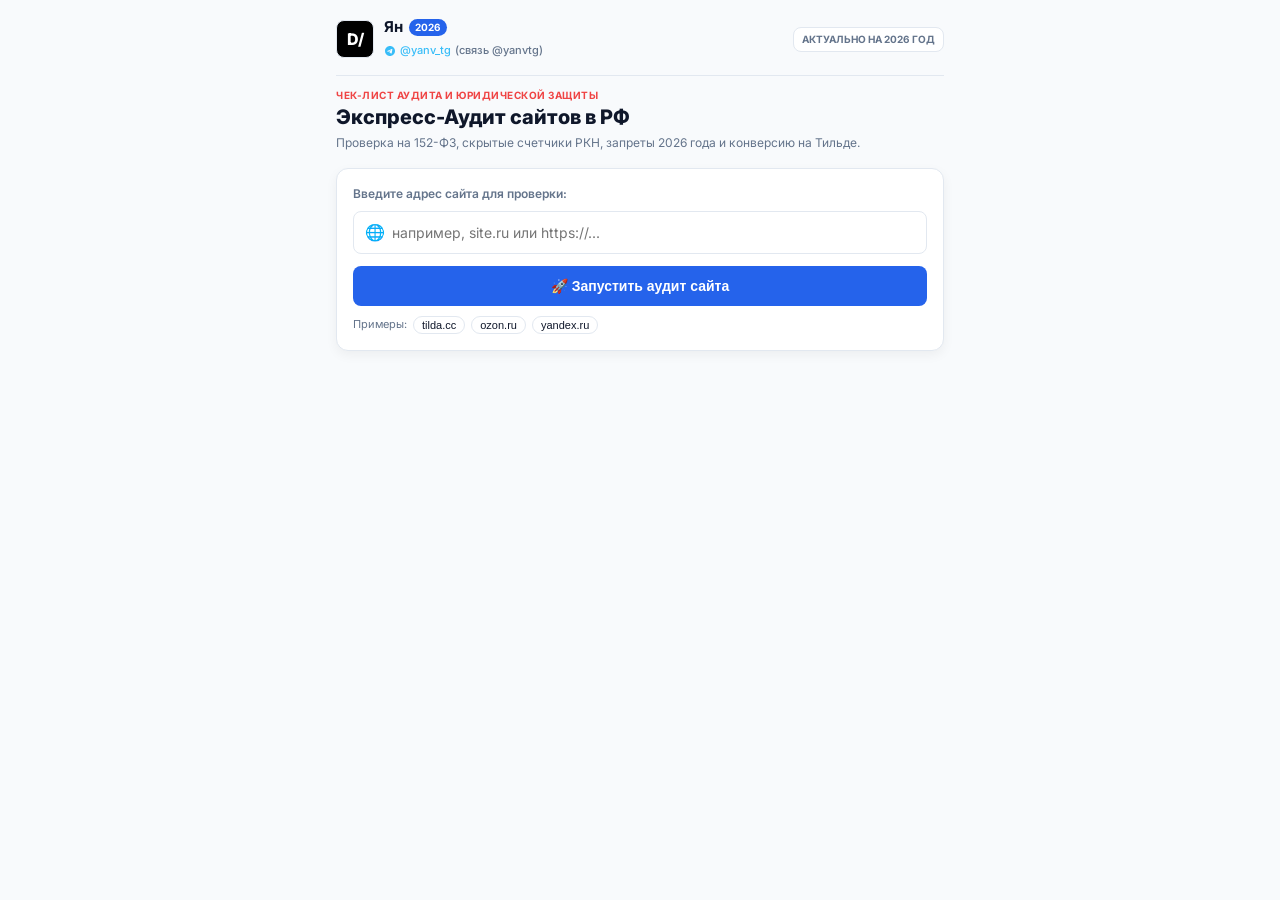
==== frontend/index.html @ 77cfb39a "feat: Telegram Mini App and Bot for 2026 website audit" ====
<!DOCTYPE html>
<html lang="ru">
<head>
  <meta charset="UTF-8" />
  <meta name="viewport" content="width=device-width, initial-scale=1.0, maximum-scale=1.0, user-scalable=no" />
  <title>Экспресс-Аудит сайтов 2026 | @yanv_tg</title>
  <!-- Telegram WebApp SDK -->
  <script src="https://telegram.org/js/telegram-web-app.js"></script>
  <!-- Google Fonts: Inter -->
  <link rel="preconnect" href="https://fonts.googleapis.com">
  <link rel="preconnect" href="https://fonts.gstatic.com" crossorigin>
  <link href="https://fonts.googleapis.com/css2?family=Inter:wght@400;500;600;700;800&display=swap" rel="stylesheet">
  <link rel="stylesheet" href="style.css" />
</head>
<body>
  <div id="app" class="app-container">
    <!-- Header -->
    <header class="app-header">
      <div class="brand-row">
        <div class="brand-left">
          <div class="brand-logo">D/</div>
          <div>
            <div class="brand-name">Ян <span class="badge-accent">2026</span></div>
            <a href="https://t.me/yanv_tg" target="_blank" class="brand-channel">
              <svg width="12" height="12" viewBox="0 0 24 24" fill="currentColor"><path d="M12 2C6.48 2 2 6.48 2 12s4.48 10 10 10 10-4.48 10-10S17.52 2 12 2zm4.64 6.8c-.15 1.58-.8 5.42-1.13 7.19-.14.75-.42 1-.68 1.03-.58.05-1.02-.38-1.58-.75-.88-.58-1.38-.94-2.23-1.5-.99-.65-.35-1.01.22-1.59.15-.15 2.71-2.48 2.76-2.69a.2.2 0 00-.05-.18c-.06-.05-.14-.03-.21-.02-.09.02-1.49.95-4.22 2.79-.4.27-.76.41-1.08.4-.36-.01-1.04-.2-1.55-.37-.63-.2-1.12-.31-1.08-.66.02-.18.27-.36.74-.55 2.92-1.27 4.86-2.11 5.83-2.51 2.78-1.16 3.35-1.36 3.73-1.36.08 0 .27.02.39.12.1.08.13.19.14.27-.01.06.01.24 0 .38z"/></svg>
              @yanv_tg <span>(связь @yanvtg)</span>
            </a>
          </div>
        </div>
        <div class="badge-year">АКТУАЛЬНО НА 2026 ГОД</div>
      </div>
      <div class="header-intro">
        <div class="kicker">ЧЕК-ЛИСТ АУДИТА И ЮРИДИЧЕСКОЙ ЗАЩИТЫ</div>
        <h1 class="main-title">Экспресс-Аудит сайтов в РФ</h1>
        <p class="main-subtitle">Проверка на 152-ФЗ, скрытые счетчики РКН, запреты 2026 года и конверсию на Тильде.</p>
      </div>
    </header>

    <!-- Main Content -->
    <main class="app-main">
      <!-- Input Card -->
      <section id="input-card" class="card input-card">
        <label for="site-url" class="input-label">Введите адрес сайта для проверки:</label>
        <div class="input-wrapper">
          <span class="input-icon">🌐</span>
          <input type="text" id="site-url" placeholder="например, site.ru или https://..." autocomplete="off" />
          <button id="btn-clear" class="btn-clear" style="display: none;">✕</button>
        </div>
        <button id="btn-submit" class="btn btn-primary">
          <span class="btn-text">🚀 Запустить аудит сайта</span>
          <span class="btn-spinner" style="display: none;"></span>
        </button>
        <div class="quick-examples">
          <span>Примеры:</span>
          <button class="quick-chip" data-url="tilda.cc">tilda.cc</button>
          <button class="quick-chip" data-url="ozon.ru">ozon.ru</button>
          <button class="quick-chip" data-url="yandex.ru">yandex.ru</button>
        </div>
      </section>

      <!-- Loading State -->
      <section id="loading-card" class="card loading-card" style="display: none;">
        <div class="spinner-ring"></div>
        <h3 class="loading-title">Идет глубокое сканирование сайта...</h3>
        <p id="loading-domain" class="loading-domain"></p>
        <ul class="loading-steps">
          <li id="step-1" class="step active">📡 Подключение и проверка DNS / SSL...</li>
          <li id="step-2" class="step">⚖️ Проверка 152-ФЗ, форм и чекбоксов...</li>
          <li id="step-3" class="step">🔍 Поиск скрытых Google Analytics и Meta...</li>
          <li id="step-4" class="step">🇷🇺 Проверка русификации и доступности 2026...</li>
          <li id="step-5" class="step">🚀 Аудит первого экрана и конверсии...</li>
        </ul>
      </section>

      <!-- Error State -->
      <section id="error-card" class="card error-card" style="display: none;">
        <div class="error-icon">⚠️</div>
        <h3 class="error-title">Не удалось выполнить проверку</h3>
        <p id="error-message" class="error-message"></p>
        <button id="btn-retry" class="btn btn-secondary">Попробовать снова</button>
      </section>

      <!-- Results View -->
      <section id="results-view" style="display: none;">
        <!-- Top Metrics Overview -->
        <div class="card result-overview-card">
          <div class="site-header-row">
            <div>
              <span id="res-tilda-badge" class="tilda-badge">Tilda CMS</span>
              <h2 id="res-domain" class="res-domain">site.ru</h2>
            </div>
            <div class="site-meta-tags">
              <span id="res-ssl-badge" class="meta-tag">HTTPS</span>
              <span id="res-speed-badge" class="meta-tag">⚡ 280 мс</span>
            </div>
          </div>

          <!-- Readiness Bar -->
          <div class="readiness-box">
            <div class="readiness-header">
              <span class="readiness-title">ГОТОВНОСТЬ К ПРОВЕРКАМ РКН:</span>
              <span id="res-readiness-val" class="readiness-value">0 / 27 (0%)</span>
            </div>
            <div class="progress-track">
              <div id="res-progress-bar" class="progress-fill" style="width: 0%;"></div>
            </div>
          </div>

          <!-- 3 Stat Blocks (Like PDF) -->
          <div class="metrics-grid">
            <div class="metric-card">
              <div class="metric-label">УРОВЕНЬ РИСКА</div>
              <div id="res-risk-level" class="metric-value risk-high">Высокий риск</div>
            </div>
            <div class="metric-card">
              <div class="metric-label">ШТРАФ ЗА ФОРМУ</div>
              <div id="res-fine-form" class="metric-value">до 700 000 ₽</div>
            </div>
            <div class="metric-card">
              <div class="metric-label">ШТРАФ ЗА ЛОКАЛИЗАЦИЮ</div>
              <div id="res-fine-loc" class="metric-value">до 18 000 000 ₽</div>
            </div>
          </div>

          <!-- RKN 2026 Warning Callout -->
          <div class="callout-2026">
            <strong>Реальность 2026 года:</strong> Роскомнадзор внедрил круглосуточное автоматическое сканирование нейросетями. ИИ-боты находят скрытые счетчики Google Analytics, пиксели Meta, отсутствие политики и предустановленные галочки. Дедлайн на устранение — 10 дней.
          </div>

          <!-- Action Buttons -->
          <div class="action-buttons-row">
            <button id="btn-download-pdf" class="btn btn-pdf">
              <span>📥 Скачать PDF-отчет</span>
            </button>
            <button id="btn-copy-summary" class="btn btn-copy">
              <span>📋 Скопировать выжимку</span>
            </button>
            <button id="btn-new-check" class="btn btn-ghost">
              <span>🔄 Другой сайт</span>
            </button>
          </div>
        </div>

        <!-- Navigation Tabs -->
        <div class="tabs-nav">
          <button class="tab-btn active" data-tab="tab-legal">
            ⚖️ Юридический аудит (27 пунктов)
          </button>
          <button class="tab-btn" data-tab="tab-marketing">
            🚀 Продажи и конверсия (<span id="res-marketing-score">0</span>/100)
          </button>
        </div>

        <!-- Tab 1: Legal Audit -->
        <div id="tab-legal" class="tab-content active">
          <!-- Filter chips -->
          <div class="filter-row">
            <button class="filter-chip active" data-filter="all">Все (27)</button>
            <button class="filter-chip chip-failed" data-filter="failed">🔴 Нарушения (<span id="count-failed">0</span>)</button>
            <button class="filter-chip chip-warning" data-filter="warning">🟡 Внимание (<span id="count-warning">0</span>)</button>
            <button class="filter-chip chip-passed" data-filter="passed">🟢 В норме (<span id="count-passed">0</span>)</button>
          </div>

          <!-- Accordion Blocks 1 to 7 -->
          <div id="legal-blocks-container" class="legal-blocks-container">
            <!-- Dynamically populated -->
          </div>
        </div>

        <!-- Tab 2: Marketing Audit -->
        <div id="tab-marketing" class="tab-content">
          <div class="card marketing-overview-card">
            <div class="m-head">
              <h3>Маркетинг и UX: почему сайт теряет клиентов</h3>
              <p>Оценка факторов первого экрана, структуры УТП, точек захвата и мобильного опыта на Tilda.</p>
            </div>
            <div id="marketing-items-container" class="marketing-items-container">
              <!-- Dynamically populated -->
            </div>
          </div>
        </div>

        <!-- Lead Magnet / Footer CTA Card (Author branding) -->
        <div class="card cta-card">
          <div class="cta-badge">ЭКСПРЕСС-АУДИТ И ДОРАБОТКА НА ТИЛЬДЕ</div>
          <h3 class="cta-title">Нужен профессиональный аудит сайта под ключ?</h3>
          <p class="cta-desc">
            Проверим скрытые скрипты, настроим формы по 152-ФЗ, устраним риск блокировок РКН и доработаем конверсию на Тильде.
          </p>
          <div class="cta-buttons">
            <a href="https://t.me/yanv_tg" target="_blank" class="btn btn-channel">
              📢 Подписаться на канал @yanv_tg
            </a>
            <a href="https://t.me/yanvtg" target="_blank" class="btn btn-author">
              💬 Написать автору: @yanvtg
            </a>
          </div>
        </div>
      </section>
    </main>

    <!-- Toast Notification -->
    <div id="toast" class="toast">Отчет скопирован в буфер обмена!</div>
  </div>

  <script src="app.js"></script>
</body>
</html>
---- frontend/style.css ----
/* =========================================================
   Telegram Mini App Theme & Reset
   ========================================================= */
:root {
  --bg-color: var(--tg-theme-bg-color, #0f172a);
  --secondary-bg: var(--tg-theme-secondary-bg-color, #1e293b);
  --card-bg: #1e293b;
  --text-color: var(--tg-theme-text-color, #f8fafc);
  --hint-color: var(--tg-theme-hint-color, #94a3b8);
  --link-color: var(--tg-theme-link-color, #38bdf8);
  --button-color: var(--tg-theme-button-color, #2563eb);
  --button-text-color: var(--tg-theme-button-text-color, #ffffff);

  --accent-red: #ef4444;
  --accent-red-bg: rgba(239, 68, 68, 0.12);
  --accent-yellow: #f59e0b;
  --accent-yellow-bg: rgba(245, 158, 11, 0.12);
  --accent-green: #10b981;
  --accent-green-bg: rgba(16, 185, 129, 0.12);
  --border-color: #334155;
  --radius-sm: 8px;
  --radius-md: 12px;
  --radius-lg: 16px;
}

/* Telegram Light theme override if user is in light mode */
@media (prefers-color-scheme: light) {
  :root {
    --bg-color: var(--tg-theme-bg-color, #f8fafc);
    --secondary-bg: var(--tg-theme-secondary-bg-color, #ffffff);
    --card-bg: #ffffff;
    --text-color: var(--tg-theme-text-color, #0f172a);
    --hint-color: var(--tg-theme-hint-color, #64748b);
    --border-color: #e2e8f0;
  }
}

* {
  box-sizing: border-box;
  margin: 0;
  padding: 0;
  -webkit-tap-highlight-color: transparent;
}

body {
  font-family: 'Inter', -apple-system, BlinkMacSystemFont, 'Segoe UI', Roboto, sans-serif;
  background-color: var(--bg-color);
  color: var(--text-color);
  line-height: 1.5;
  min-height: 100vh;
  padding-bottom: 24px;
}

.app-container {
  max-width: 640px;
  margin: 0 auto;
  padding: 16px;
}

/* =========================================================
   Header & Branding
   ========================================================= */
.app-header {
  margin-bottom: 16px;
}

.brand-row {
  display: flex;
  align-items: center;
  justify-content: space-between;
  margin-bottom: 12px;
  padding-bottom: 12px;
  border-bottom: 1px solid var(--border-color);
}

.brand-left {
  display: flex;
  align-items: center;
  gap: 10px;
}

.brand-logo {
  width: 38px;
  height: 38px;
  background: #000000;
  color: #ffffff;
  font-weight: 800;
  font-size: 16px;
  display: flex;
  align-items: center;
  justify-content: center;
  border-radius: var(--radius-sm);
  border: 1px solid var(--border-color);
}

.brand-name {
  font-weight: 700;
  font-size: 15px;
  display: flex;
  align-items: center;
  gap: 6px;
}

.badge-accent {
  background: var(--button-color);
  color: #fff;
  font-size: 10px;
  padding: 1px 6px;
  border-radius: 999px;
}

.brand-channel {
  display: inline-flex;
  align-items: center;
  gap: 4px;
  color: var(--link-color);
  font-size: 11px;
  text-decoration: none;
  font-weight: 500;
}

.brand-channel span {
  color: var(--hint-color);
}

.badge-year {
  font-size: 10px;
  font-weight: 700;
  background: var(--secondary-bg);
  color: var(--hint-color);
  padding: 4px 8px;
  border-radius: var(--radius-sm);
  border: 1px solid var(--border-color);
}

.header-intro .kicker {
  font-size: 10px;
  font-weight: 700;
  color: var(--accent-red);
  letter-spacing: 0.5px;
  margin-bottom: 2px;
}

.main-title {
  font-size: 20px;
  font-weight: 800;
  line-height: 1.25;
  margin-bottom: 4px;
}

.main-subtitle {
  font-size: 12px;
  color: var(--hint-color);
}

/* =========================================================
   Cards & Layout
   ========================================================= */
.card {
  background: var(--card-bg);
  border: 1px solid var(--border-color);
  border-radius: var(--radius-md);
  padding: 16px;
  margin-bottom: 16px;
  box-shadow: 0 4px 12px rgba(0, 0, 0, 0.05);
}

.input-label {
  display: block;
  font-size: 12px;
  font-weight: 600;
  color: var(--hint-color);
  margin-bottom: 8px;
}

.input-wrapper {
  position: relative;
  display: flex;
  align-items: center;
  margin-bottom: 12px;
}

.input-icon {
  position: absolute;
  left: 12px;
  font-size: 16px;
}

.input-wrapper input {
  width: 100%;
  padding: 12px 36px 12px 38px;
  background: var(--secondary-bg);
  border: 1px solid var(--border-color);
  border-radius: var(--radius-sm);
  color: var(--text-color);
  font-size: 14px;
  font-family: inherit;
  outline: none;
  transition: border-color 0.2s;
}

.input-wrapper input:focus {
  border-color: var(--button-color);
}

.btn-clear {
  position: absolute;
  right: 12px;
  background: none;
  border: none;
  color: var(--hint-color);
  font-size: 14px;
  cursor: pointer;
}

.quick-examples {
  display: flex;
  align-items: center;
  gap: 6px;
  margin-top: 10px;
  font-size: 11px;
  color: var(--hint-color);
  flex-wrap: wrap;
}

.quick-chip {
  background: var(--secondary-bg);
  border: 1px solid var(--border-color);
  color: var(--text-color);
  border-radius: 999px;
  padding: 2px 8px;
  font-size: 11px;
  cursor: pointer;
  transition: all 0.2s;
}

.quick-chip:hover {
  border-color: var(--button-color);
  color: var(--link-color);
}

/* =========================================================
   Buttons
   ========================================================= */
.btn {
  display: inline-flex;
  align-items: center;
  justify-content: center;
  gap: 8px;
  width: 100%;
  padding: 12px 16px;
  font-size: 14px;
  font-weight: 600;
  border-radius: var(--radius-sm);
  border: none;
  cursor: pointer;
  transition: opacity 0.2s, transform 0.1s;
  text-decoration: none;
}

.btn:active {
  transform: scale(0.98);
}

.btn-primary {
  background: var(--button-color);
  color: var(--button-text-color);
}

.btn-secondary {
  background: var(--secondary-bg);
  border: 1px solid var(--border-color);
  color: var(--text-color);
}

.btn-pdf {
  background: #dc2626;
  color: #ffffff;
}

.btn-copy {
  background: #0284c7;
  color: #ffffff;
}

.btn-ghost {
  background: transparent;
  border: 1px solid var(--border-color);
  color: var(--text-color);
}

/* =========================================================
   Loading State
   ========================================================= */
.loading-card {
  text-align: center;
  padding: 28px 16px;
}

.spinner-ring {
  display: inline-block;
  width: 44px;
  height: 44px;
  border: 3px solid rgba(56, 189, 248, 0.2);
  border-radius: 50%;
  border-top-color: var(--link-color);
  animation: spin 0.8s linear infinite;
  margin-bottom: 12px;
}

@keyframes spin {
  to { transform: rotate(360deg); }
}

.loading-title {
  font-size: 15px;
  font-weight: 700;
  margin-bottom: 4px;
}

.loading-domain {
  font-size: 12px;
  color: var(--link-color);
  margin-bottom: 16px;
}

.loading-steps {
  list-style: none;
  text-align: left;
  max-width: 320px;
  margin: 0 auto;
  font-size: 12px;
  color: var(--hint-color);
}

.loading-steps li {
  padding: 4px 0;
  transition: color 0.3s;
}

.loading-steps li.active {
  color: var(--text-color);
  font-weight: 600;
}

.loading-steps li.done {
  color: var(--accent-green);
}

/* =========================================================
   Results View
   ========================================================= */
.site-header-row {
  display: flex;
  justify-content: space-between;
  align-items: flex-start;
  margin-bottom: 12px;
}

.tilda-badge {
  font-size: 9px;
  font-weight: 700;
  background: #ff5252;
  color: #ffffff;
  padding: 2px 6px;
  border-radius: 4px;
  text-transform: uppercase;
  letter-spacing: 0.5px;
}

.res-domain {
  font-size: 18px;
  font-weight: 800;
  margin-top: 2px;
}

.site-meta-tags {
  display: flex;
  gap: 6px;
}

.meta-tag {
  font-size: 10px;
  font-weight: 600;
  background: var(--secondary-bg);
  border: 1px solid var(--border-color);
  padding: 2px 6px;
  border-radius: 4px;
}

/* Readiness Track */
.readiness-box {
  background: var(--secondary-bg);
  border: 1px solid var(--border-color);
  border-radius: var(--radius-sm);
  padding: 10px;
  margin-bottom: 12px;
}

.readiness-header {
  display: flex;
  justify-content: space-between;
  font-size: 11px;
  font-weight: 700;
  margin-bottom: 6px;
}

.readiness-title {
  color: var(--hint-color);
}

.readiness-value {
  color: var(--link-color);
}

.progress-track {
  height: 8px;
  background: var(--border-color);
  border-radius: 999px;
  overflow: hidden;
}

.progress-fill {
  height: 100%;
  background: linear-gradient(90deg, #ef4444 0%, #f59e0b 50%, #10b981 100%);
  border-radius: 999px;
  transition: width 0.8s ease-out;
}

/* 3 Metrics Grid */
.metrics-grid {
  display: grid;
  grid-template-columns: 1fr 1fr 1fr;
  gap: 8px;
  margin-bottom: 12px;
}

.metric-card {
  background: var(--secondary-bg);
  border: 1px solid var(--border-color);
  border-radius: var(--radius-sm);
  padding: 8px;
  text-align: center;
}

.metric-label {
  font-size: 8px;
  font-weight: 700;
  color: var(--hint-color);
  letter-spacing: 0.3px;
  margin-bottom: 4px;
}

.metric-value {
  font-size: 12px;
  font-weight: 800;
  line-height: 1.2;
}

.metric-value.risk-critical { color: var(--accent-red); }
.metric-value.risk-high { color: #f97316; }
.metric-value.risk-medium { color: var(--accent-yellow); }
.metric-value.risk-low { color: var(--accent-green); }

/* Reality Callout */
.callout-2026 {
  background: var(--accent-red-bg);
  border-left: 3px solid var(--accent-red);
  border-radius: 0 var(--radius-sm) var(--radius-sm) 0;
  padding: 8px 10px;
  font-size: 11px;
  line-height: 1.4;
  color: #fca5a5;
  margin-bottom: 14px;
}

.callout-2026 strong {
  color: #ffffff;
}

/* Action Buttons */
.action-buttons-row {
  display: grid;
  grid-template-columns: 1.2fr 1.2fr 0.8fr;
  gap: 8px;
}

@media (max-width: 480px) {
  .action-buttons-row {
    grid-template-columns: 1fr;
  }
}

/* Tabs */
.tabs-nav {
  display: flex;
  gap: 6px;
  margin-bottom: 12px;
}

.tab-btn {
  flex: 1;
  padding: 8px 12px;
  font-size: 12px;
  font-weight: 600;
  border-radius: var(--radius-sm);
  background: var(--secondary-bg);
  border: 1px solid var(--border-color);
  color: var(--hint-color);
  cursor: pointer;
  transition: all 0.2s;
}

.tab-btn.active {
  background: var(--button-color);
  color: #ffffff;
  border-color: var(--button-color);
}

.tab-content {
  display: none;
}

.tab-content.active {
  display: block;
}

/* Filters */
.filter-row {
  display: flex;
  gap: 6px;
  margin-bottom: 12px;
  overflow-x: auto;
  padding-bottom: 4px;
}

.filter-chip {
  padding: 4px 10px;
  font-size: 11px;
  font-weight: 600;
  border-radius: 999px;
  background: var(--secondary-bg);
  border: 1px solid var(--border-color);
  color: var(--hint-color);
  cursor: pointer;
  white-space: nowrap;
}

.filter-chip.active {
  border-color: var(--text-color);
  color: var(--text-color);
}

/* Block Accordions */
.legal-block {
  background: var(--card-bg);
  border: 1px solid var(--border-color);
  border-radius: var(--radius-md);
  margin-bottom: 10px;
  overflow: hidden;
}

.block-header {
  padding: 10px 14px;
  background: var(--secondary-bg);
  display: flex;
  justify-content: space-between;
  align-items: center;
  cursor: pointer;
  user-select: none;
}

.block-title {
  font-size: 12px;
  font-weight: 700;
}

.block-fine-tag {
  font-size: 10px;
  font-weight: 700;
  color: var(--accent-red);
}

.block-items-list {
  padding: 8px 12px;
  display: flex;
  flex-direction: column;
  gap: 8px;
}

/* Item Card */
.audit-item {
  background: var(--secondary-bg);
  border: 1px solid var(--border-color);
  border-radius: var(--radius-sm);
  padding: 10px;
  transition: border-color 0.2s;
}

.audit-item.status-failed {
  border-left: 3px solid var(--accent-red);
}

.audit-item.status-warning {
  border-left: 3px solid var(--accent-yellow);
}

.audit-item.status-passed {
  border-left: 3px solid var(--accent-green);
}

.item-head {
  display: flex;
  justify-content: space-between;
  align-items: flex-start;
  margin-bottom: 4px;
}

.item-title-row {
  display: flex;
  align-items: center;
  gap: 6px;
}

.status-badge {
  font-size: 11px;
}

.item-title {
  font-size: 12px;
  font-weight: 700;
}

.item-law {
  font-size: 9px;
  color: var(--hint-color);
}

.item-details {
  font-size: 11px;
  color: var(--hint-color);
  margin-bottom: 6px;
  line-height: 1.4;
}

.item-fix-box {
  background: rgba(2, 132, 199, 0.08);
  border-radius: 4px;
  padding: 6px 8px;
  font-size: 11px;
  color: #38bdf8;
  line-height: 1.35;
}

.item-fix-box strong {
  color: #7dd3fc;
}

/* Marketing Tab Styles */
.marketing-overview-card .m-head {
  margin-bottom: 12px;
}

.marketing-overview-card .m-head h3 {
  font-size: 14px;
  font-weight: 700;
}

.marketing-overview-card .m-head p {
  font-size: 11px;
  color: var(--hint-color);
}

.marketing-items-container {
  display: flex;
  flex-direction: column;
  gap: 8px;
}

/* Lead Magnet CTA Card */
.cta-card {
  background: linear-gradient(135deg, #1e293b 0%, #0f172a 100%);
  border: 1px solid #3b82f6;
  text-align: center;
  padding: 20px 16px;
  margin-top: 16px;
}

.cta-badge {
  display: inline-block;
  font-size: 9px;
  font-weight: 800;
  color: #38bdf8;
  background: rgba(56, 189, 248, 0.1);
  padding: 3px 8px;
  border-radius: 999px;
  letter-spacing: 0.5px;
  margin-bottom: 8px;
}

.cta-title {
  font-size: 15px;
  font-weight: 800;
  margin-bottom: 6px;
}

.cta-desc {
  font-size: 12px;
  color: var(--hint-color);
  margin-bottom: 16px;
  line-height: 1.4;
}

.cta-buttons {
  display: flex;
  flex-direction: column;
  gap: 8px;
}

.btn-channel {
  background: #2563eb;
  color: #ffffff;
}

.btn-author {
  background: #0284c7;
  color: #ffffff;
}

/* Toast */
.toast {
  position: fixed;
  bottom: 20px;
  left: 50%;
  transform: translateX(-50%) translateY(100px);
  background: #10b981;
  color: #ffffff;
  padding: 10px 16px;
  border-radius: 999px;
  font-size: 12px;
  font-weight: 600;
  box-shadow: 0 4px 12px rgba(0, 0, 0, 0.3);
  transition: transform 0.3s cubic-bezier(0.175, 0.885, 0.32, 1.275);
  z-index: 9999;
}

.toast.show {
  transform: translateX(-50%) translateY(0);
}
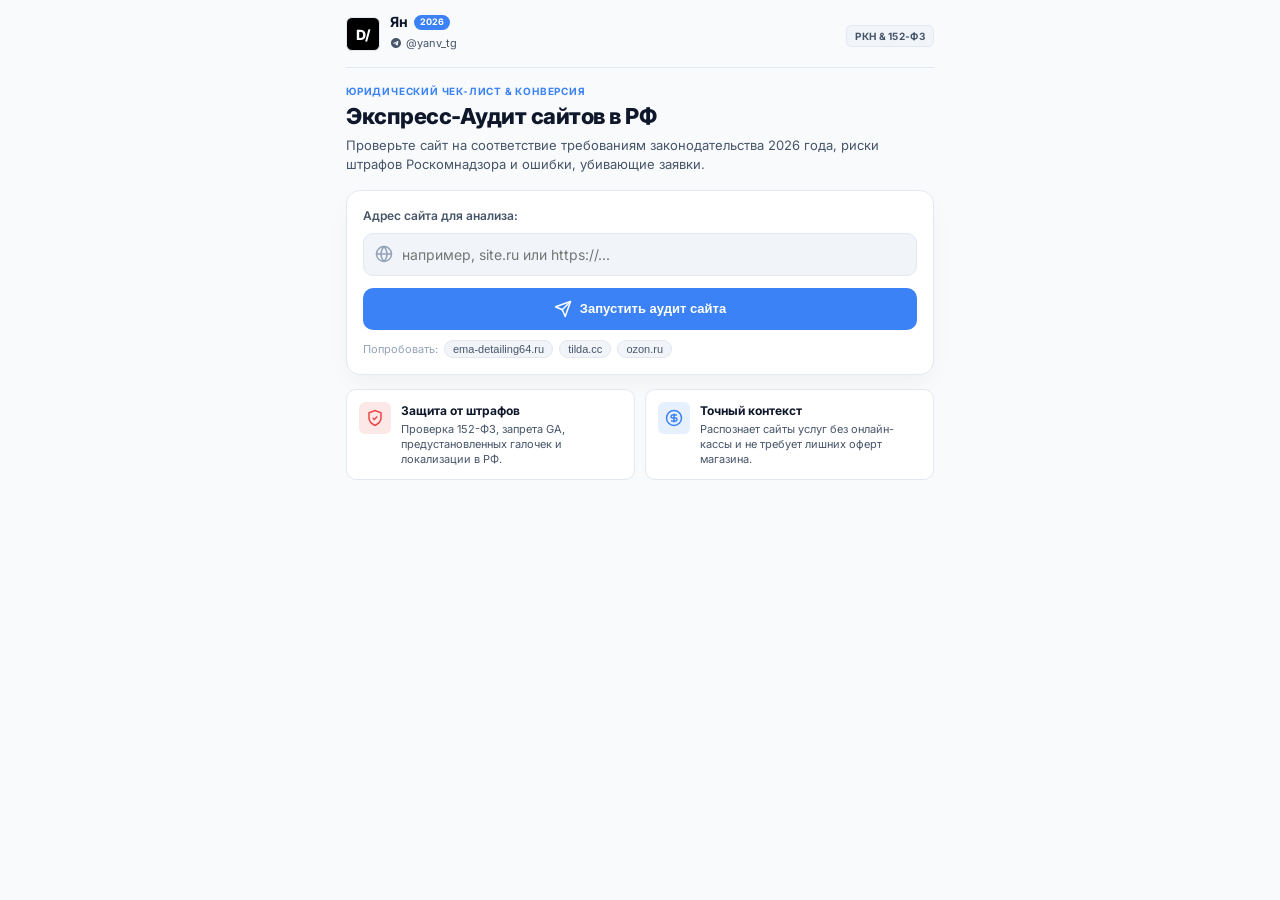
==== commit e47febb2: "feat: executive summary snapshot, SVG vector icons, return home button, and context-aware site class" ====
--- a/frontend/index.html
+++ b/frontend/index.html
@@ -6,7 +6,7 @@
   <title>Экспресс-Аудит сайтов 2026 | @yanv_tg</title>
   <!-- Telegram WebApp SDK -->
   <script src="https://telegram.org/js/telegram-web-app.js"></script>
-  <!-- Google Fonts: Inter -->
+  <!-- Inter font with tight typography -->
   <link rel="preconnect" href="https://fonts.googleapis.com">
   <link rel="preconnect" href="https://fonts.gstatic.com" crossorigin>
   <link href="https://fonts.googleapis.com/css2?family=Inter:wght@400;500;600;700;800&display=swap" rel="stylesheet">
@@ -14,193 +14,243 @@
 </head>
 <body>
   <div id="app" class="app-container">
-    <!-- Header -->
-    <header class="app-header">
-      <div class="brand-row">
-        <div class="brand-left">
-          <div class="brand-logo">D/</div>
-          <div>
-            <div class="brand-name">Ян <span class="badge-accent">2026</span></div>
-            <a href="https://t.me/yanv_tg" target="_blank" class="brand-channel">
+    <!-- Top Bar -->
+    <header class="top-nav">
+      <div class="nav-left">
+        <button id="btn-back-home" class="btn-back" style="display: none;" title="На главный экран">
+          <svg width="18" height="18" viewBox="0 0 24 24" fill="none" stroke="currentColor" stroke-width="2" stroke-linecap="round" stroke-linejoin="round"><path d="m15 18-6-6 6-6"/></svg>
+          <span>На главную</span>
+        </button>
+        <div class="brand-group" id="header-brand">
+          <div class="brand-badge">D/</div>
+          <div class="brand-meta">
+            <div class="brand-name">
+              <span>Ян</span>
+              <span class="pill-year">2026</span>
+            </div>
+            <a href="https://t.me/yanv_tg" target="_blank" class="brand-link">
               <svg width="12" height="12" viewBox="0 0 24 24" fill="currentColor"><path d="M12 2C6.48 2 2 6.48 2 12s4.48 10 10 10 10-4.48 10-10S17.52 2 12 2zm4.64 6.8c-.15 1.58-.8 5.42-1.13 7.19-.14.75-.42 1-.68 1.03-.58.05-1.02-.38-1.58-.75-.88-.58-1.38-.94-2.23-1.5-.99-.65-.35-1.01.22-1.59.15-.15 2.71-2.48 2.76-2.69a.2.2 0 00-.05-.18c-.06-.05-.14-.03-.21-.02-.09.02-1.49.95-4.22 2.79-.4.27-.76.41-1.08.4-.36-.01-1.04-.2-1.55-.37-.63-.2-1.12-.31-1.08-.66.02-.18.27-.36.74-.55 2.92-1.27 4.86-2.11 5.83-2.51 2.78-1.16 3.35-1.36 3.73-1.36.08 0 .27.02.39.12.1.08.13.19.14.27-.01.06.01.24 0 .38z"/></svg>
-              @yanv_tg <span>(связь @yanvtg)</span>
+              <span>@yanv_tg</span>
             </a>
           </div>
         </div>
-        <div class="badge-year">АКТУАЛЬНО НА 2026 ГОД</div>
       </div>
-      <div class="header-intro">
-        <div class="kicker">ЧЕК-ЛИСТ АУДИТА И ЮРИДИЧЕСКОЙ ЗАЩИТЫ</div>
-        <h1 class="main-title">Экспресс-Аудит сайтов в РФ</h1>
-        <p class="main-subtitle">Проверка на 152-ФЗ, скрытые счетчики РКН, запреты 2026 года и конверсию на Тильде.</p>
+      <div class="nav-right">
+        <span class="compliance-tag">РКН & 152-ФЗ</span>
       </div>
     </header>
 
-    <!-- Main Content -->
-    <main class="app-main">
-      <!-- Input Card -->
-      <section id="input-card" class="card input-card">
-        <label for="site-url" class="input-label">Введите адрес сайта для проверки:</label>
-        <div class="input-wrapper">
-          <span class="input-icon">🌐</span>
-          <input type="text" id="site-url" placeholder="например, site.ru или https://..." autocomplete="off" />
-          <button id="btn-clear" class="btn-clear" style="display: none;">✕</button>
-        </div>
-        <button id="btn-submit" class="btn btn-primary">
-          <span class="btn-text">🚀 Запустить аудит сайта</span>
-          <span class="btn-spinner" style="display: none;"></span>
-        </button>
-        <div class="quick-examples">
-          <span>Примеры:</span>
-          <button class="quick-chip" data-url="tilda.cc">tilda.cc</button>
-          <button class="quick-chip" data-url="ozon.ru">ozon.ru</button>
-          <button class="quick-chip" data-url="yandex.ru">yandex.ru</button>
-        </div>
-      </section>
-
-      <!-- Loading State -->
+    <!-- Main Views -->
+    <main class="main-content">
+      <!-- 1. Input Screen -->
+      <section id="input-card" class="view-panel">
+        <div class="hero-intro">
+          <div class="sub-kicker">ЮРИДИЧЕСКИЙ ЧЕК-ЛИСТ & КОНВЕРСИЯ</div>
+          <h1 class="hero-title">Экспресс-Аудит сайтов в РФ</h1>
+          <p class="hero-subtitle">
+            Проверьте сайт на соответствие требованиям законодательства 2026 года, риски штрафов Роскомнадзора и ошибки, убивающие заявки.
+          </p>
+        </div>
+
+        <div class="card search-card">
+          <label for="site-url" class="field-label">Адрес сайта для анализа:</label>
+          <div class="input-field">
+            <svg class="field-icon" width="18" height="18" viewBox="0 0 24 24" fill="none" stroke="currentColor" stroke-width="2" stroke-linecap="round" stroke-linejoin="round"><circle cx="12" cy="12" r="10"/><path d="M12 2a14.5 14.5 0 0 0 0 20 14.5 14.5 0 0 0 0-20"/><path d="M2 12h20"/></svg>
+            <input type="text" id="site-url" placeholder="например, site.ru или https://..." autocomplete="off" />
+            <button id="btn-clear" class="btn-icon-clear" style="display: none;">
+              <svg width="14" height="14" viewBox="0 0 24 24" fill="none" stroke="currentColor" stroke-width="2" stroke-linecap="round" stroke-linejoin="round"><path d="M18 6 6 18"/><path d="m6 6 12 12"/></svg>
+            </button>
+          </div>
+
+          <button id="btn-submit" class="btn btn-primary">
+            <svg width="18" height="18" viewBox="0 0 24 24" fill="none" stroke="currentColor" stroke-width="2" stroke-linecap="round" stroke-linejoin="round"><path d="m22 2-7 20-4-9-9-4Z"/><path d="M22 2 11 13"/></svg>
+            <span>Запустить аудит сайта</span>
+          </button>
+
+          <div class="quick-row">
+            <span class="quick-label">Попробовать:</span>
+            <button class="quick-chip" data-url="ema-detailing64.ru">ema-detailing64.ru</button>
+            <button class="quick-chip" data-url="tilda.cc">tilda.cc</button>
+            <button class="quick-chip" data-url="ozon.ru">ozon.ru</button>
+          </div>
+        </div>
+
+        <!-- Trust Feature Cards -->
+        <div class="features-grid">
+          <div class="feature-item">
+            <div class="feat-icon feat-red">
+              <svg width="18" height="18" viewBox="0 0 24 24" fill="none" stroke="currentColor" stroke-width="2"><path d="M12 22s8-4 8-10V5l-8-3-8 3v7c0 6 8 10 8 10"/><path d="m9 12 2 2 4-4"/></svg>
+            </div>
+            <div>
+              <div class="feat-title">Защита от штрафов</div>
+              <div class="feat-desc">Проверка 152-ФЗ, запрета GA, предустановленных галочек и локализации в РФ.</div>
+            </div>
+          </div>
+          <div class="feature-item">
+            <div class="feat-icon feat-blue">
+              <svg width="18" height="18" viewBox="0 0 24 24" fill="none" stroke="currentColor" stroke-width="2"><circle cx="12" cy="12" r="10"/><path d="M16 8h-6a2 2 0 1 0 0 4h4a2 2 0 1 1 0 4H8"/><path d="M12 18V6"/></svg>
+            </div>
+            <div>
+              <div class="feat-title">Точный контекст</div>
+              <div class="feat-desc">Распознает сайты услуг без онлайн-кассы и не требует лишних оферт магазина.</div>
+            </div>
+          </div>
+        </div>
+      </section>
+
+      <!-- 2. Loading State -->
       <section id="loading-card" class="card loading-card" style="display: none;">
-        <div class="spinner-ring"></div>
-        <h3 class="loading-title">Идет глубокое сканирование сайта...</h3>
+        <div class="scanner-anim">
+          <div class="pulse-ring"></div>
+          <div class="scanner-core">
+            <svg width="24" height="24" viewBox="0 0 24 24" fill="none" stroke="currentColor" stroke-width="2"><circle cx="12" cy="12" r="10"/><path d="M12 2a14.5 14.5 0 0 0 0 20 14.5 14.5 0 0 0 0-20"/><path d="M2 12h20"/></svg>
+          </div>
+        </div>
+        <h3 class="loading-title">Идет сканирование сайта</h3>
         <p id="loading-domain" class="loading-domain"></p>
-        <ul class="loading-steps">
-          <li id="step-1" class="step active">📡 Подключение и проверка DNS / SSL...</li>
-          <li id="step-2" class="step">⚖️ Проверка 152-ФЗ, форм и чекбоксов...</li>
-          <li id="step-3" class="step">🔍 Поиск скрытых Google Analytics и Meta...</li>
-          <li id="step-4" class="step">🇷🇺 Проверка русификации и доступности 2026...</li>
-          <li id="step-5" class="step">🚀 Аудит первого экрана и конверсии...</li>
-        </ul>
-      </section>
-
-      <!-- Error State -->
+        <div class="step-progress">
+          <div id="step-1" class="step-line active"><span>1</span> Подключение к серверу, проверка SSL и хостинга...</div>
+          <div id="step-2" class="step-line"><span>2</span> Анализ форм, согласий и 152-ФЗ...</div>
+          <div id="step-3" class="step-line"><span>3</span> Поиск скрытых счетчиков Google и Meta...</div>
+          <div id="step-4" class="step-line"><span>4</span> Русификация и доступность по стандартам 2026...</div>
+          <div id="step-5" class="step-line"><span>5</span> Аудит оффера, точек контакта и конверсии...</div>
+        </div>
+      </section>
+
+      <!-- 3. Error Card -->
       <section id="error-card" class="card error-card" style="display: none;">
-        <div class="error-icon">⚠️</div>
-        <h3 class="error-title">Не удалось выполнить проверку</h3>
+        <div class="err-icon">
+          <svg width="24" height="24" viewBox="0 0 24 24" fill="none" stroke="currentColor" stroke-width="2"><circle cx="12" cy="12" r="10"/><line x1="12" y1="8" x2="12" y2="12"/><line x1="12" y1="16" x2="12.01" y2="16"/></svg>
+        </div>
+        <h3 class="error-title">Не удалось выполнить аудит</h3>
         <p id="error-message" class="error-message"></p>
         <button id="btn-retry" class="btn btn-secondary">Попробовать снова</button>
       </section>
 
-      <!-- Results View -->
+      <!-- 4. Results View -->
       <section id="results-view" style="display: none;">
-        <!-- Top Metrics Overview -->
-        <div class="card result-overview-card">
-          <div class="site-header-row">
-            <div>
-              <span id="res-tilda-badge" class="tilda-badge">Tilda CMS</span>
-              <h2 id="res-domain" class="res-domain">site.ru</h2>
-            </div>
-            <div class="site-meta-tags">
-              <span id="res-ssl-badge" class="meta-tag">HTTPS</span>
-              <span id="res-speed-badge" class="meta-tag">⚡ 280 мс</span>
-            </div>
-          </div>
-
-          <!-- Readiness Bar -->
-          <div class="readiness-box">
-            <div class="readiness-header">
-              <span class="readiness-title">ГОТОВНОСТЬ К ПРОВЕРКАМ РКН:</span>
-              <span id="res-readiness-val" class="readiness-value">0 / 27 (0%)</span>
-            </div>
-            <div class="progress-track">
-              <div id="res-progress-bar" class="progress-fill" style="width: 0%;"></div>
-            </div>
-          </div>
-
-          <!-- 3 Stat Blocks (Like PDF) -->
-          <div class="metrics-grid">
-            <div class="metric-card">
-              <div class="metric-label">УРОВЕНЬ РИСКА</div>
-              <div id="res-risk-level" class="metric-value risk-high">Высокий риск</div>
-            </div>
-            <div class="metric-card">
-              <div class="metric-label">ШТРАФ ЗА ФОРМУ</div>
-              <div id="res-fine-form" class="metric-value">до 700 000 ₽</div>
-            </div>
-            <div class="metric-card">
-              <div class="metric-label">ШТРАФ ЗА ЛОКАЛИЗАЦИЮ</div>
-              <div id="res-fine-loc" class="metric-value">до 18 000 000 ₽</div>
-            </div>
-          </div>
-
-          <!-- RKN 2026 Warning Callout -->
-          <div class="callout-2026">
-            <strong>Реальность 2026 года:</strong> Роскомнадзор внедрил круглосуточное автоматическое сканирование нейросетями. ИИ-боты находят скрытые счетчики Google Analytics, пиксели Meta, отсутствие политики и предустановленные галочки. Дедлайн на устранение — 10 дней.
-          </div>
-
-          <!-- Action Buttons -->
-          <div class="action-buttons-row">
-            <button id="btn-download-pdf" class="btn btn-pdf">
-              <span>📥 Скачать PDF-отчет</span>
+        <!-- Return / Action Header -->
+        <div class="results-action-bar">
+          <button id="btn-back-results" class="btn-action-back">
+            <svg width="16" height="16" viewBox="0 0 24 24" fill="none" stroke="currentColor" stroke-width="2"><path d="m15 18-6-6 6-6"/></svg>
+            <span>На главный экран</span>
+          </button>
+          <button id="btn-download-pdf" class="btn-action-pdf">
+            <svg width="16" height="16" viewBox="0 0 24 24" fill="none" stroke="currentColor" stroke-width="2"><path d="M21 15v4a2 2 0 0 1-2 2H5a2 2 0 0 1-2-2v-4"/><polyline points="7 10 12 15 17 10"/><line x1="12" y1="15" x2="12" y2="3"/></svg>
+            <span>Скачать PDF</span>
+          </button>
+        </div>
+
+        <!-- NEW: Executive Summary Card (Короткий и понятный обзор) -->
+        <div class="card executive-summary-card">
+          <div class="summary-top">
+            <div class="verdict-header">
+              <span id="exec-badge" class="verdict-badge">Внимание</span>
+              <h2 id="exec-title" class="verdict-headline">Экспресс-сводка сайта</h2>
+            </div>
+            <div class="site-type-badge" id="exec-site-type">Сайт услуг</div>
+          </div>
+
+          <!-- Quick Takeaway Bullets -->
+          <div id="exec-takeaways" class="takeaways-list">
+            <!-- Dynamically populated key points -->
+          </div>
+
+          <!-- 3 Quick Numbers -->
+          <div class="snapshot-metrics">
+            <div class="snapshot-col">
+              <div class="snap-label">Юр. готовность</div>
+              <div class="snap-val" id="snap-legal">24 / 27</div>
+            </div>
+            <div class="snapshot-col">
+              <div class="snap-label">Риск штрафа за формы</div>
+              <div class="snap-val" id="snap-fine-form">0 ₽</div>
+            </div>
+            <div class="snapshot-col">
+              <div class="snap-label">Хостинг</div>
+              <div class="snap-val" id="snap-hosting">TimeWeb (РФ)</div>
+            </div>
+          </div>
+
+          <!-- Deep-dive anchor trigger -->
+          <button id="btn-scroll-details" class="btn-details-link">
+            <span>Смотреть подробный разбор по пунктам</span>
+            <svg width="14" height="14" viewBox="0 0 24 24" fill="none" stroke="currentColor" stroke-width="2"><path d="m6 9 6 6 6-6"/></svg>
+          </button>
+        </div>
+
+        <!-- Tabs Nav for In-depth view -->
+        <div id="deep-dive-section" class="details-section">
+          <div class="tabs-nav">
+            <button class="tab-btn active" data-tab="tab-legal">
+              <svg width="16" height="16" viewBox="0 0 24 24" fill="none" stroke="currentColor" stroke-width="2"><path d="M12 22s8-4 8-10V5l-8-3-8 3v7c0 6 8 10 8 10"/></svg>
+              <span>Юридический аудит (27 пунктов)</span>
             </button>
-            <button id="btn-copy-summary" class="btn btn-copy">
-              <span>📋 Скопировать выжимку</span>
+            <button class="tab-btn" data-tab="tab-marketing">
+              <svg width="16" height="16" viewBox="0 0 24 24" fill="none" stroke="currentColor" stroke-width="2"><polygon points="12 2 15.09 8.26 22 9.27 17 14.14 18.18 21.02 12 17.77 5.82 21.02 7 14.14 2 9.27 8.91 8.26 12 2"/></svg>
+              <span>Конверсия (<span id="res-marketing-score">0</span>/100)</span>
             </button>
-            <button id="btn-new-check" class="btn btn-ghost">
-              <span>🔄 Другой сайт</span>
-            </button>
-          </div>
-        </div>
-
-        <!-- Navigation Tabs -->
-        <div class="tabs-nav">
-          <button class="tab-btn active" data-tab="tab-legal">
-            ⚖️ Юридический аудит (27 пунктов)
-          </button>
-          <button class="tab-btn" data-tab="tab-marketing">
-            🚀 Продажи и конверсия (<span id="res-marketing-score">0</span>/100)
-          </button>
-        </div>
-
-        <!-- Tab 1: Legal Audit -->
-        <div id="tab-legal" class="tab-content active">
-          <!-- Filter chips -->
-          <div class="filter-row">
-            <button class="filter-chip active" data-filter="all">Все (27)</button>
-            <button class="filter-chip chip-failed" data-filter="failed">🔴 Нарушения (<span id="count-failed">0</span>)</button>
-            <button class="filter-chip chip-warning" data-filter="warning">🟡 Внимание (<span id="count-warning">0</span>)</button>
-            <button class="filter-chip chip-passed" data-filter="passed">🟢 В норме (<span id="count-passed">0</span>)</button>
-          </div>
-
-          <!-- Accordion Blocks 1 to 7 -->
-          <div id="legal-blocks-container" class="legal-blocks-container">
-            <!-- Dynamically populated -->
-          </div>
-        </div>
-
-        <!-- Tab 2: Marketing Audit -->
-        <div id="tab-marketing" class="tab-content">
-          <div class="card marketing-overview-card">
-            <div class="m-head">
-              <h3>Маркетинг и UX: почему сайт теряет клиентов</h3>
-              <p>Оценка факторов первого экрана, структуры УТП, точек захвата и мобильного опыта на Tilda.</p>
-            </div>
-            <div id="marketing-items-container" class="marketing-items-container">
+          </div>
+
+          <!-- Tab 1: Legal Audit Details -->
+          <div id="tab-legal" class="tab-content active">
+            <div class="filter-bar">
+              <button class="filter-pill active" data-filter="all">Все (27)</button>
+              <button class="filter-pill pill-fail" data-filter="failed">Нарушения (<span id="count-failed">0</span>)</button>
+              <button class="filter-pill pill-warn" data-filter="warning">Внимание (<span id="count-warning">0</span>)</button>
+              <button class="filter-pill pill-pass" data-filter="passed">В норме (<span id="count-passed">0</span>)</button>
+            </div>
+
+            <div id="legal-blocks-container" class="blocks-container">
               <!-- Dynamically populated -->
             </div>
           </div>
-        </div>
-
-        <!-- Lead Magnet / Footer CTA Card (Author branding) -->
-        <div class="card cta-card">
-          <div class="cta-badge">ЭКСПРЕСС-АУДИТ И ДОРАБОТКА НА ТИЛЬДЕ</div>
-          <h3 class="cta-title">Нужен профессиональный аудит сайта под ключ?</h3>
-          <p class="cta-desc">
-            Проверим скрытые скрипты, настроим формы по 152-ФЗ, устраним риск блокировок РКН и доработаем конверсию на Тильде.
+
+          <!-- Tab 2: Marketing Audit Details -->
+          <div id="tab-marketing" class="tab-content">
+            <div class="card marketing-card">
+              <div class="marketing-intro">
+                <h3>Аудит продаж: почему сайт теряет клиентов</h3>
+                <p>Анализ первого экрана, ясности предложения, удобства связи и вида ссылки в мессенджерах.</p>
+              </div>
+              <div id="marketing-items-container" class="marketing-list">
+                <!-- Dynamically populated -->
+              </div>
+            </div>
+          </div>
+        </div>
+
+        <!-- Utility Action Bar -->
+        <div class="util-row">
+          <button id="btn-copy-summary" class="btn btn-secondary">
+            <svg width="16" height="16" viewBox="0 0 24 24" fill="none" stroke="currentColor" stroke-width="2"><rect width="14" height="14" x="8" y="8" rx="2" ry="2"/><path d="M4 16c-1.1 0-2-.9-2-2V4c0-1.1.9-2 2-2h10c1.1 0 2 .9 2 2"/></svg>
+            <span>Скопировать выжимку для клиента</span>
+          </button>
+        </div>
+
+        <!-- Lead Generation Box (Author CTA) -->
+        <div class="card author-card">
+          <div class="author-badge">АУДИТ ПОД КЛЮЧ</div>
+          <h3 class="author-title">Нужен персональный аудит или доработка сайта?</h3>
+          <p class="author-desc">
+            Проверим ваш сайт на скрытые трекеры, защитим от блокировок РКН и доработаем конверсию.
           </p>
-          <div class="cta-buttons">
-            <a href="https://t.me/yanv_tg" target="_blank" class="btn btn-channel">
-              📢 Подписаться на канал @yanv_tg
+          <div class="author-actions">
+            <a href="https://t.me/yanv_tg" target="_blank" class="btn btn-tg-channel">
+              <svg width="16" height="16" viewBox="0 0 24 24" fill="currentColor"><path d="M12 2C6.48 2 2 6.48 2 12s4.48 10 10 10 10-4.48 10-10S17.52 2 12 2zm4.64 6.8c-.15 1.58-.8 5.42-1.13 7.19-.14.75-.42 1-.68 1.03-.58.05-1.02-.38-1.58-.75-.88-.58-1.38-.94-2.23-1.5-.99-.65-.35-1.01.22-1.59.15-.15 2.71-2.48 2.76-2.69a.2.2 0 00-.05-.18c-.06-.05-.14-.03-.21-.02-.09.02-1.49.95-4.22 2.79-.4.27-.76.41-1.08.4-.36-.01-1.04-.2-1.55-.37-.63-.2-1.12-.31-1.08-.66.02-.18.27-.36.74-.55 2.92-1.27 4.86-2.11 5.83-2.51 2.78-1.16 3.35-1.36 3.73-1.36.08 0 .27.02.39.12.1.08.13.19.14.27-.01.06.01.24 0 .38z"/></svg>
+              <span>Подписаться на канал @yanv_tg</span>
             </a>
-            <a href="https://t.me/yanvtg" target="_blank" class="btn btn-author">
-              💬 Написать автору: @yanvtg
+            <a href="https://t.me/yanvtg" target="_blank" class="btn btn-tg-contact">
+              <svg width="16" height="16" viewBox="0 0 24 24" fill="none" stroke="currentColor" stroke-width="2"><path d="m3 21 1.9-5.7a8.5 8.5 0 1 1 3.8 3.8z"/></svg>
+              <span>Написать автору: @yanvtg</span>
             </a>
           </div>
         </div>
       </section>
     </main>
 
-    <!-- Toast Notification -->
-    <div id="toast" class="toast">Отчет скопирован в буфер обмена!</div>
+    <!-- Toast -->
+    <div id="toast" class="toast">Отчет скопирован в буфер!</div>
   </div>
 
   <script src="app.js"></script>
--- a/frontend/style.css
+++ b/frontend/style.css
@@ -1,37 +1,45 @@
 /* =========================================================
-   Telegram Mini App Theme & Reset
+   Executive Modern Design System (Zero Cringe Emojis)
    ========================================================= */
 :root {
-  --bg-color: var(--tg-theme-bg-color, #0f172a);
-  --secondary-bg: var(--tg-theme-secondary-bg-color, #1e293b);
-  --card-bg: #1e293b;
-  --text-color: var(--tg-theme-text-color, #f8fafc);
-  --hint-color: var(--tg-theme-hint-color, #94a3b8);
-  --link-color: var(--tg-theme-link-color, #38bdf8);
-  --button-color: var(--tg-theme-button-color, #2563eb);
-  --button-text-color: var(--tg-theme-button-text-color, #ffffff);
-
+  --bg-main: #090d16;
+  --card-bg: #111827;
+  --card-subtle: #172033;
+  --card-hover: #1e293b;
+  --border-subtle: rgba(255, 255, 255, 0.08);
+  --border-focus: #3b82f6;
+
+  --text-primary: #f8fafc;
+  --text-secondary: #94a3b8;
+  --text-muted: #64748b;
+
+  --accent-blue: #3b82f6;
+  --accent-blue-hover: #2563eb;
+  --accent-green: #10b981;
+  --accent-green-bg: rgba(16, 185, 129, 0.12);
+  --accent-orange: #f59e0b;
+  --accent-orange-bg: rgba(245, 158, 11, 0.12);
   --accent-red: #ef4444;
   --accent-red-bg: rgba(239, 68, 68, 0.12);
-  --accent-yellow: #f59e0b;
-  --accent-yellow-bg: rgba(245, 158, 11, 0.12);
-  --accent-green: #10b981;
-  --accent-green-bg: rgba(16, 185, 129, 0.12);
-  --border-color: #334155;
-  --radius-sm: 8px;
-  --radius-md: 12px;
-  --radius-lg: 16px;
-}
-
-/* Telegram Light theme override if user is in light mode */
+
+  --radius-xs: 6px;
+  --radius-sm: 10px;
+  --radius-md: 14px;
+  --radius-lg: 20px;
+  --shadow-card: 0 10px 30px -10px rgba(0, 0, 0, 0.5);
+}
+
 @media (prefers-color-scheme: light) {
   :root {
-    --bg-color: var(--tg-theme-bg-color, #f8fafc);
-    --secondary-bg: var(--tg-theme-secondary-bg-color, #ffffff);
+    --bg-main: #f8fafc;
     --card-bg: #ffffff;
-    --text-color: var(--tg-theme-text-color, #0f172a);
-    --hint-color: var(--tg-theme-hint-color, #64748b);
-    --border-color: #e2e8f0;
+    --card-subtle: #f1f5f9;
+    --card-hover: #e2e8f0;
+    --border-subtle: #e2e8f0;
+    --text-primary: #0f172a;
+    --text-secondary: #475569;
+    --text-muted: #94a3b8;
+    --shadow-card: 0 10px 25px -5px rgba(0, 0, 0, 0.05);
   }
 }
 
@@ -44,199 +52,211 @@
 
 body {
   font-family: 'Inter', -apple-system, BlinkMacSystemFont, 'Segoe UI', Roboto, sans-serif;
-  background-color: var(--bg-color);
-  color: var(--text-color);
+  background-color: var(--bg-main);
+  color: var(--text-primary);
   line-height: 1.5;
+  -webkit-font-smoothing: antialiased;
   min-height: 100vh;
-  padding-bottom: 24px;
+  padding-bottom: 32px;
 }
 
 .app-container {
-  max-width: 640px;
+  max-width: 620px;
   margin: 0 auto;
-  padding: 16px;
+  padding: 14px 16px;
 }
 
 /* =========================================================
-   Header & Branding
+   Top Bar Navigation
    ========================================================= */
-.app-header {
+.top-nav {
+  display: flex;
+  align-items: center;
+  justify-content: space-between;
+  padding-bottom: 12px;
   margin-bottom: 16px;
-}
-
-.brand-row {
-  display: flex;
-  align-items: center;
-  justify-content: space-between;
-  margin-bottom: 12px;
-  padding-bottom: 12px;
-  border-bottom: 1px solid var(--border-color);
-}
-
-.brand-left {
+  border-bottom: 1px solid var(--border-subtle);
+}
+
+.nav-left {
+  display: flex;
+  align-items: center;
+  gap: 12px;
+}
+
+.btn-back {
+  display: inline-flex;
+  align-items: center;
+  gap: 6px;
+  background: var(--card-subtle);
+  border: 1px solid var(--border-subtle);
+  color: var(--text-primary);
+  padding: 6px 12px;
+  border-radius: var(--radius-sm);
+  font-size: 12px;
+  font-weight: 600;
+  cursor: pointer;
+  transition: all 0.2s;
+}
+
+.btn-back:hover {
+  background: var(--card-hover);
+  border-color: var(--accent-blue);
+}
+
+.brand-group {
   display: flex;
   align-items: center;
   gap: 10px;
 }
 
-.brand-logo {
-  width: 38px;
-  height: 38px;
+.brand-badge {
+  width: 34px;
+  height: 34px;
   background: #000000;
+  border: 1px solid var(--border-subtle);
   color: #ffffff;
   font-weight: 800;
-  font-size: 16px;
+  font-size: 14px;
+  border-radius: var(--radius-xs);
   display: flex;
   align-items: center;
   justify-content: center;
-  border-radius: var(--radius-sm);
-  border: 1px solid var(--border-color);
+  letter-spacing: -0.5px;
 }
 
 .brand-name {
-  font-weight: 700;
-  font-size: 15px;
   display: flex;
   align-items: center;
   gap: 6px;
-}
-
-.badge-accent {
-  background: var(--button-color);
-  color: #fff;
-  font-size: 10px;
-  padding: 1px 6px;
+  font-size: 14px;
+  font-weight: 700;
+  line-height: 1.2;
+}
+
+.pill-year {
+  font-size: 9px;
+  font-weight: 700;
+  background: var(--accent-blue);
+  color: #ffffff;
+  padding: 2px 6px;
   border-radius: 999px;
 }
 
-.brand-channel {
+.brand-link {
   display: inline-flex;
   align-items: center;
   gap: 4px;
-  color: var(--link-color);
+  color: var(--text-secondary);
   font-size: 11px;
   text-decoration: none;
-  font-weight: 500;
-}
-
-.brand-channel span {
-  color: var(--hint-color);
-}
-
-.badge-year {
+  transition: color 0.2s;
+}
+
+.brand-link:hover {
+  color: var(--accent-blue);
+}
+
+.compliance-tag {
   font-size: 10px;
   font-weight: 700;
-  background: var(--secondary-bg);
-  color: var(--hint-color);
+  color: var(--text-secondary);
+  background: var(--card-subtle);
+  border: 1px solid var(--border-subtle);
   padding: 4px 8px;
-  border-radius: var(--radius-sm);
-  border: 1px solid var(--border-color);
-}
-
-.header-intro .kicker {
+  border-radius: var(--radius-xs);
+  letter-spacing: 0.3px;
+}
+
+/* =========================================================
+   Hero Header
+   ========================================================= */
+.hero-intro {
+  margin-bottom: 16px;
+}
+
+.sub-kicker {
   font-size: 10px;
   font-weight: 700;
-  color: var(--accent-red);
-  letter-spacing: 0.5px;
-  margin-bottom: 2px;
-}
-
-.main-title {
-  font-size: 20px;
+  color: var(--accent-blue);
+  letter-spacing: 0.8px;
+  margin-bottom: 4px;
+}
+
+.hero-title {
+  font-size: 22px;
   font-weight: 800;
+  letter-spacing: -0.5px;
+  margin-bottom: 6px;
   line-height: 1.25;
-  margin-bottom: 4px;
-}
-
-.main-subtitle {
-  font-size: 12px;
-  color: var(--hint-color);
+}
+
+.hero-subtitle {
+  font-size: 13px;
+  color: var(--text-secondary);
+  line-height: 1.45;
 }
 
 /* =========================================================
-   Cards & Layout
+   Cards
    ========================================================= */
 .card {
   background: var(--card-bg);
-  border: 1px solid var(--border-color);
+  border: 1px solid var(--border-subtle);
   border-radius: var(--radius-md);
   padding: 16px;
-  margin-bottom: 16px;
-  box-shadow: 0 4px 12px rgba(0, 0, 0, 0.05);
-}
-
-.input-label {
+  margin-bottom: 14px;
+  box-shadow: var(--shadow-card);
+}
+
+.field-label {
   display: block;
   font-size: 12px;
   font-weight: 600;
-  color: var(--hint-color);
+  color: var(--text-secondary);
   margin-bottom: 8px;
 }
 
-.input-wrapper {
+.input-field {
   position: relative;
   display: flex;
   align-items: center;
   margin-bottom: 12px;
 }
 
-.input-icon {
+.field-icon {
   position: absolute;
   left: 12px;
-  font-size: 16px;
-}
-
-.input-wrapper input {
+  color: var(--text-muted);
+}
+
+.input-field input {
   width: 100%;
   padding: 12px 36px 12px 38px;
-  background: var(--secondary-bg);
-  border: 1px solid var(--border-color);
+  background: var(--card-subtle);
+  border: 1px solid var(--border-subtle);
   border-radius: var(--radius-sm);
-  color: var(--text-color);
+  color: var(--text-primary);
   font-size: 14px;
   font-family: inherit;
   outline: none;
-  transition: border-color 0.2s;
-}
-
-.input-wrapper input:focus {
-  border-color: var(--button-color);
-}
-
-.btn-clear {
+  transition: all 0.2s;
+}
+
+.input-field input:focus {
+  border-color: var(--border-focus);
+  background: var(--card-hover);
+}
+
+.btn-icon-clear {
   position: absolute;
   right: 12px;
   background: none;
   border: none;
-  color: var(--hint-color);
-  font-size: 14px;
+  color: var(--text-muted);
   cursor: pointer;
-}
-
-.quick-examples {
-  display: flex;
-  align-items: center;
-  gap: 6px;
-  margin-top: 10px;
-  font-size: 11px;
-  color: var(--hint-color);
-  flex-wrap: wrap;
-}
-
-.quick-chip {
-  background: var(--secondary-bg);
-  border: 1px solid var(--border-color);
-  color: var(--text-color);
-  border-radius: 999px;
-  padding: 2px 8px;
-  font-size: 11px;
-  cursor: pointer;
-  transition: all 0.2s;
-}
-
-.quick-chip:hover {
-  border-color: var(--button-color);
-  color: var(--link-color);
+  display: flex;
+  align-items: center;
 }
 
 /* =========================================================
@@ -249,12 +269,12 @@
   gap: 8px;
   width: 100%;
   padding: 12px 16px;
-  font-size: 14px;
+  font-size: 13px;
   font-weight: 600;
   border-radius: var(--radius-sm);
   border: none;
   cursor: pointer;
-  transition: opacity 0.2s, transform 0.1s;
+  transition: all 0.2s;
   text-decoration: none;
 }
 
@@ -263,235 +283,383 @@
 }
 
 .btn-primary {
-  background: var(--button-color);
-  color: var(--button-text-color);
+  background: var(--accent-blue);
+  color: #ffffff;
+}
+
+.btn-primary:hover {
+  background: var(--accent-blue-hover);
 }
 
 .btn-secondary {
-  background: var(--secondary-bg);
-  border: 1px solid var(--border-color);
-  color: var(--text-color);
-}
-
-.btn-pdf {
-  background: #dc2626;
-  color: #ffffff;
-}
-
-.btn-copy {
-  background: #0284c7;
-  color: #ffffff;
-}
-
-.btn-ghost {
-  background: transparent;
-  border: 1px solid var(--border-color);
-  color: var(--text-color);
+  background: var(--card-subtle);
+  border: 1px solid var(--border-subtle);
+  color: var(--text-primary);
+}
+
+.btn-secondary:hover {
+  background: var(--card-hover);
+}
+
+.quick-row {
+  display: flex;
+  align-items: center;
+  gap: 6px;
+  margin-top: 10px;
+  font-size: 11px;
+  color: var(--text-muted);
+  flex-wrap: wrap;
+}
+
+.quick-chip {
+  background: var(--card-subtle);
+  border: 1px solid var(--border-subtle);
+  color: var(--text-secondary);
+  padding: 2px 8px;
+  border-radius: 999px;
+  font-size: 11px;
+  cursor: pointer;
+  transition: all 0.2s;
+}
+
+.quick-chip:hover {
+  color: var(--accent-blue);
+  border-color: var(--accent-blue);
+}
+
+/* Features Grid */
+.features-grid {
+  display: grid;
+  grid-template-columns: 1fr 1fr;
+  gap: 10px;
+  margin-top: 14px;
+}
+
+@media (max-width: 480px) {
+  .features-grid {
+    grid-template-columns: 1fr;
+  }
+}
+
+.feature-item {
+  display: flex;
+  gap: 10px;
+  background: var(--card-bg);
+  border: 1px solid var(--border-subtle);
+  border-radius: var(--radius-sm);
+  padding: 12px;
+}
+
+.feat-icon {
+  width: 32px;
+  height: 32px;
+  border-radius: var(--radius-xs);
+  display: flex;
+  align-items: center;
+  justify-content: center;
+  flex-shrink: 0;
+}
+
+.feat-red { background: var(--accent-red-bg); color: var(--accent-red); }
+.feat-blue { background: rgba(59, 130, 246, 0.12); color: var(--accent-blue); }
+
+.feat-title {
+  font-size: 12px;
+  font-weight: 700;
+  margin-bottom: 2px;
+}
+
+.feat-desc {
+  font-size: 11px;
+  color: var(--text-secondary);
+  line-height: 1.35;
 }
 
 /* =========================================================
-   Loading State
+   Loading State (Modern Scanner)
    ========================================================= */
 .loading-card {
   text-align: center;
-  padding: 28px 16px;
-}
-
-.spinner-ring {
-  display: inline-block;
+  padding: 32px 16px;
+}
+
+.scanner-anim {
+  position: relative;
+  width: 56px;
+  height: 56px;
+  margin: 0 auto 16px;
+  display: flex;
+  align-items: center;
+  justify-content: center;
+}
+
+.pulse-ring {
+  position: absolute;
+  width: 100%;
+  height: 100%;
+  border-radius: 50%;
+  border: 2px solid var(--accent-blue);
+  animation: pulse 1.5s cubic-bezier(0.215, 0.61, 0.355, 1) infinite;
+}
+
+@keyframes pulse {
+  0% { transform: scale(0.8); opacity: 0.8; }
+  100% { transform: scale(1.6); opacity: 0; }
+}
+
+.scanner-core {
   width: 44px;
   height: 44px;
-  border: 3px solid rgba(56, 189, 248, 0.2);
+  background: var(--card-subtle);
   border-radius: 50%;
-  border-top-color: var(--link-color);
-  animation: spin 0.8s linear infinite;
+  display: flex;
+  align-items: center;
+  justify-content: center;
+  color: var(--accent-blue);
+}
+
+.loading-title {
+  font-size: 16px;
+  font-weight: 700;
+  margin-bottom: 4px;
+}
+
+.loading-domain {
+  font-size: 12px;
+  color: var(--accent-blue);
+  margin-bottom: 20px;
+}
+
+.step-progress {
+  max-width: 360px;
+  margin: 0 auto;
+  text-align: left;
+  display: flex;
+  flex-direction: column;
+  gap: 8px;
+}
+
+.step-line {
+  font-size: 12px;
+  color: var(--text-muted);
+  display: flex;
+  align-items: center;
+  gap: 8px;
+  transition: all 0.3s;
+}
+
+.step-line span {
+  width: 18px;
+  height: 18px;
+  border-radius: 50%;
+  background: var(--card-subtle);
+  display: flex;
+  align-items: center;
+  justify-content: center;
+  font-size: 10px;
+  font-weight: 700;
+}
+
+.step-line.active {
+  color: var(--text-primary);
+  font-weight: 600;
+}
+
+.step-line.active span {
+  background: var(--accent-blue);
+  color: #fff;
+}
+
+.step-line.done {
+  color: var(--accent-green);
+}
+
+.step-line.done span {
+  background: var(--accent-green);
+  color: #fff;
+}
+
+/* =========================================================
+   Results View & Executive Summary (КОРОТКИЙ ОБЗОР)
+   ========================================================= */
+.results-action-bar {
+  display: flex;
+  justify-content: space-between;
+  align-items: center;
   margin-bottom: 12px;
-}
-
-@keyframes spin {
-  to { transform: rotate(360deg); }
-}
-
-.loading-title {
-  font-size: 15px;
-  font-weight: 700;
-  margin-bottom: 4px;
-}
-
-.loading-domain {
-  font-size: 12px;
-  color: var(--link-color);
-  margin-bottom: 16px;
-}
-
-.loading-steps {
-  list-style: none;
-  text-align: left;
-  max-width: 320px;
-  margin: 0 auto;
-  font-size: 12px;
-  color: var(--hint-color);
-}
-
-.loading-steps li {
-  padding: 4px 0;
-  transition: color 0.3s;
-}
-
-.loading-steps li.active {
-  color: var(--text-color);
+  gap: 8px;
+}
+
+.btn-action-back {
+  display: inline-flex;
+  align-items: center;
+  gap: 6px;
+  background: var(--card-subtle);
+  border: 1px solid var(--border-subtle);
+  color: var(--text-primary);
+  padding: 8px 12px;
+  border-radius: var(--radius-sm);
+  font-size: 12px;
   font-weight: 600;
-}
-
-.loading-steps li.done {
-  color: var(--accent-green);
-}
-
-/* =========================================================
-   Results View
-   ========================================================= */
-.site-header-row {
+  cursor: pointer;
+  transition: all 0.2s;
+}
+
+.btn-action-back:hover {
+  background: var(--card-hover);
+  border-color: var(--accent-blue);
+}
+
+.btn-action-pdf {
+  display: inline-flex;
+  align-items: center;
+  gap: 6px;
+  background: #dc2626;
+  color: #ffffff;
+  border: none;
+  padding: 8px 14px;
+  border-radius: var(--radius-sm);
+  font-size: 12px;
+  font-weight: 700;
+  cursor: pointer;
+  transition: all 0.2s;
+}
+
+.btn-action-pdf:hover {
+  background: #b91c1c;
+}
+
+/* Executive Summary Card */
+.executive-summary-card {
+  background: linear-gradient(180deg, var(--card-bg) 0%, var(--card-subtle) 100%);
+  border: 1px solid var(--border-subtle);
+  position: relative;
+  overflow: hidden;
+}
+
+.summary-top {
   display: flex;
   justify-content: space-between;
   align-items: flex-start;
-  margin-bottom: 12px;
-}
-
-.tilda-badge {
-  font-size: 9px;
-  font-weight: 700;
-  background: #ff5252;
-  color: #ffffff;
-  padding: 2px 6px;
-  border-radius: 4px;
+  margin-bottom: 14px;
+  gap: 8px;
+}
+
+.verdict-badge {
+  display: inline-block;
+  font-size: 11px;
+  font-weight: 700;
+  padding: 3px 8px;
+  border-radius: var(--radius-xs);
   text-transform: uppercase;
   letter-spacing: 0.5px;
-}
-
-.res-domain {
-  font-size: 18px;
+  margin-bottom: 4px;
+}
+
+.verdict-badge.badge-critical { background: var(--accent-red-bg); color: var(--accent-red); border: 1px solid var(--accent-red); }
+.verdict-badge.badge-high { background: var(--accent-orange-bg); color: var(--accent-orange); border: 1px solid var(--accent-orange); }
+.verdict-badge.badge-safe { background: var(--accent-green-bg); color: var(--accent-green); border: 1px solid var(--accent-green); }
+
+.verdict-headline {
+  font-size: 17px;
   font-weight: 800;
-  margin-top: 2px;
-}
-
-.site-meta-tags {
-  display: flex;
+  line-height: 1.25;
+}
+
+.site-type-badge {
+  font-size: 10px;
+  font-weight: 700;
+  background: var(--card-hover);
+  border: 1px solid var(--border-subtle);
+  color: var(--text-secondary);
+  padding: 4px 8px;
+  border-radius: var(--radius-xs);
+  white-space: nowrap;
+}
+
+/* Takeaway List */
+.takeaways-list {
+  display: flex;
+  flex-direction: column;
   gap: 6px;
-}
-
-.meta-tag {
-  font-size: 10px;
-  font-weight: 600;
-  background: var(--secondary-bg);
-  border: 1px solid var(--border-color);
-  padding: 2px 6px;
-  border-radius: 4px;
-}
-
-/* Readiness Track */
-.readiness-box {
-  background: var(--secondary-bg);
-  border: 1px solid var(--border-color);
+  margin-bottom: 14px;
+  background: rgba(0, 0, 0, 0.2);
   border-radius: var(--radius-sm);
-  padding: 10px;
-  margin-bottom: 12px;
-}
-
-.readiness-header {
-  display: flex;
-  justify-content: space-between;
-  font-size: 11px;
-  font-weight: 700;
-  margin-bottom: 6px;
-}
-
-.readiness-title {
-  color: var(--hint-color);
-}
-
-.readiness-value {
-  color: var(--link-color);
-}
-
-.progress-track {
-  height: 8px;
-  background: var(--border-color);
-  border-radius: 999px;
-  overflow: hidden;
-}
-
-.progress-fill {
-  height: 100%;
-  background: linear-gradient(90deg, #ef4444 0%, #f59e0b 50%, #10b981 100%);
-  border-radius: 999px;
-  transition: width 0.8s ease-out;
-}
-
-/* 3 Metrics Grid */
-.metrics-grid {
+  padding: 10px 12px;
+}
+
+.takeaway-item {
+  display: flex;
+  align-items: flex-start;
+  gap: 8px;
+  font-size: 12px;
+  line-height: 1.4;
+}
+
+.takeaway-dot {
+  width: 6px;
+  height: 6px;
+  border-radius: 50%;
+  margin-top: 5px;
+  flex-shrink: 0;
+}
+
+.takeaway-dot.pos { background: var(--accent-green); }
+.takeaway-dot.neg { background: var(--accent-red); }
+
+/* Snapshot Columns */
+.snapshot-metrics {
   display: grid;
   grid-template-columns: 1fr 1fr 1fr;
   gap: 8px;
   margin-bottom: 12px;
 }
 
-.metric-card {
-  background: var(--secondary-bg);
-  border: 1px solid var(--border-color);
-  border-radius: var(--radius-sm);
+.snapshot-col {
+  background: var(--card-bg);
+  border: 1px solid var(--border-subtle);
+  border-radius: var(--radius-xs);
   padding: 8px;
   text-align: center;
 }
 
-.metric-label {
-  font-size: 8px;
-  font-weight: 700;
-  color: var(--hint-color);
+.snap-label {
+  font-size: 9px;
+  font-weight: 700;
+  color: var(--text-muted);
+  text-transform: uppercase;
   letter-spacing: 0.3px;
-  margin-bottom: 4px;
-}
-
-.metric-value {
+  margin-bottom: 2px;
+}
+
+.snap-val {
   font-size: 12px;
   font-weight: 800;
-  line-height: 1.2;
-}
-
-.metric-value.risk-critical { color: var(--accent-red); }
-.metric-value.risk-high { color: #f97316; }
-.metric-value.risk-medium { color: var(--accent-yellow); }
-.metric-value.risk-low { color: var(--accent-green); }
-
-/* Reality Callout */
-.callout-2026 {
-  background: var(--accent-red-bg);
-  border-left: 3px solid var(--accent-red);
-  border-radius: 0 var(--radius-sm) var(--radius-sm) 0;
-  padding: 8px 10px;
-  font-size: 11px;
-  line-height: 1.4;
-  color: #fca5a5;
-  margin-bottom: 14px;
-}
-
-.callout-2026 strong {
-  color: #ffffff;
-}
-
-/* Action Buttons */
-.action-buttons-row {
-  display: grid;
-  grid-template-columns: 1.2fr 1.2fr 0.8fr;
-  gap: 8px;
-}
-
-@media (max-width: 480px) {
-  .action-buttons-row {
-    grid-template-columns: 1fr;
-  }
-}
-
-/* Tabs */
+  color: var(--text-primary);
+}
+
+.btn-details-link {
+  display: flex;
+  align-items: center;
+  justify-content: center;
+  gap: 4px;
+  width: 100%;
+  background: transparent;
+  border: none;
+  color: var(--accent-blue);
+  font-size: 12px;
+  font-weight: 600;
+  cursor: pointer;
+  padding-top: 6px;
+}
+
+.btn-details-link:hover {
+  text-decoration: underline;
+}
+
+/* =========================================================
+   In-depth Tabs & Filter Bar
+   ========================================================= */
 .tabs-nav {
   display: flex;
   gap: 6px;
@@ -500,21 +668,25 @@
 
 .tab-btn {
   flex: 1;
-  padding: 8px 12px;
-  font-size: 12px;
-  font-weight: 600;
+  display: inline-flex;
+  align-items: center;
+  justify-content: center;
+  gap: 6px;
+  padding: 10px 12px;
+  font-size: 12px;
+  font-weight: 700;
   border-radius: var(--radius-sm);
-  background: var(--secondary-bg);
-  border: 1px solid var(--border-color);
-  color: var(--hint-color);
+  background: var(--card-subtle);
+  border: 1px solid var(--border-subtle);
+  color: var(--text-secondary);
   cursor: pointer;
   transition: all 0.2s;
 }
 
 .tab-btn.active {
-  background: var(--button-color);
+  background: var(--accent-blue);
   color: #ffffff;
-  border-color: var(--button-color);
+  border-color: var(--accent-blue);
 }
 
 .tab-content {
@@ -525,212 +697,227 @@
   display: block;
 }
 
-/* Filters */
-.filter-row {
+.filter-bar {
   display: flex;
   gap: 6px;
   margin-bottom: 12px;
   overflow-x: auto;
-  padding-bottom: 4px;
-}
-
-.filter-chip {
+  padding-bottom: 2px;
+}
+
+.filter-pill {
   padding: 4px 10px;
   font-size: 11px;
-  font-weight: 600;
+  font-weight: 700;
   border-radius: 999px;
-  background: var(--secondary-bg);
-  border: 1px solid var(--border-color);
-  color: var(--hint-color);
+  background: var(--card-subtle);
+  border: 1px solid var(--border-subtle);
+  color: var(--text-secondary);
   cursor: pointer;
   white-space: nowrap;
 }
 
-.filter-chip.active {
-  border-color: var(--text-color);
-  color: var(--text-color);
-}
-
-/* Block Accordions */
-.legal-block {
+.filter-pill.active {
+  background: var(--card-hover);
+  border-color: var(--text-primary);
+  color: var(--text-primary);
+}
+
+.pill-fail { color: #fca5a5; }
+.pill-warn { color: #fde047; }
+.pill-pass { color: #86efac; }
+
+/* Blocks Container */
+.blocks-container {
+  display: flex;
+  flex-direction: column;
+  gap: 10px;
+}
+
+.audit-block-card {
   background: var(--card-bg);
-  border: 1px solid var(--border-color);
-  border-radius: var(--radius-md);
-  margin-bottom: 10px;
+  border: 1px solid var(--border-subtle);
+  border-radius: var(--radius-sm);
   overflow: hidden;
 }
 
-.block-header {
-  padding: 10px 14px;
-  background: var(--secondary-bg);
+.block-top {
+  padding: 10px 12px;
+  background: var(--card-subtle);
   display: flex;
   justify-content: space-between;
   align-items: center;
-  cursor: pointer;
-  user-select: none;
-}
-
-.block-title {
-  font-size: 12px;
-  font-weight: 700;
-}
-
-.block-fine-tag {
+  font-size: 12px;
+  font-weight: 700;
+  border-bottom: 1px solid var(--border-subtle);
+}
+
+.block-fine-badge {
   font-size: 10px;
-  font-weight: 700;
   color: var(--accent-red);
 }
 
-.block-items-list {
-  padding: 8px 12px;
+.block-items-stack {
+  padding: 8px 10px;
   display: flex;
   flex-direction: column;
   gap: 8px;
 }
 
-/* Item Card */
-.audit-item {
-  background: var(--secondary-bg);
-  border: 1px solid var(--border-color);
-  border-radius: var(--radius-sm);
+/* Individual Item Card */
+.check-item {
+  background: var(--card-subtle);
+  border: 1px solid var(--border-subtle);
+  border-radius: var(--radius-xs);
   padding: 10px;
-  transition: border-color 0.2s;
-}
-
-.audit-item.status-failed {
-  border-left: 3px solid var(--accent-red);
-}
-
-.audit-item.status-warning {
-  border-left: 3px solid var(--accent-yellow);
-}
-
-.audit-item.status-passed {
-  border-left: 3px solid var(--accent-green);
-}
-
-.item-head {
-  display: flex;
-  justify-content: space-between;
-  align-items: flex-start;
+  border-left-width: 3px;
+}
+
+.check-item.status-failed { border-left-color: var(--accent-red); }
+.check-item.status-warning { border-left-color: var(--accent-orange); }
+.check-item.status-passed { border-left-color: var(--accent-green); }
+
+.item-top-row {
+  display: flex;
+  align-items: center;
+  gap: 6px;
   margin-bottom: 4px;
 }
 
-.item-title-row {
-  display: flex;
-  align-items: center;
-  gap: 6px;
-}
-
-.status-badge {
+.status-icon-svg {
+  width: 16px;
+  height: 16px;
+  flex-shrink: 0;
+}
+
+.check-item.status-failed .status-icon-svg { color: var(--accent-red); }
+.check-item.status-warning .status-icon-svg { color: var(--accent-orange); }
+.check-item.status-passed .status-icon-svg { color: var(--accent-green); }
+
+.item-title-text {
+  font-size: 12px;
+  font-weight: 700;
+}
+
+.item-law-ref {
+  font-size: 9px;
+  color: var(--text-muted);
+  margin-bottom: 4px;
+}
+
+.item-text-body {
   font-size: 11px;
-}
-
-.item-title {
-  font-size: 12px;
-  font-weight: 700;
-}
-
-.item-law {
-  font-size: 9px;
-  color: var(--hint-color);
-}
-
-.item-details {
-  font-size: 11px;
-  color: var(--hint-color);
+  color: var(--text-secondary);
+  line-height: 1.4;
   margin-bottom: 6px;
-  line-height: 1.4;
-}
-
-.item-fix-box {
-  background: rgba(2, 132, 199, 0.08);
+}
+
+.item-fix-panel {
+  background: rgba(59, 130, 246, 0.08);
   border-radius: 4px;
   padding: 6px 8px;
   font-size: 11px;
-  color: #38bdf8;
+  color: #60a5fa;
   line-height: 1.35;
 }
 
-.item-fix-box strong {
-  color: #7dd3fc;
-}
-
-/* Marketing Tab Styles */
-.marketing-overview-card .m-head {
+.item-fix-panel strong {
+  color: #93c5fd;
+}
+
+/* =========================================================
+   Marketing Tab Styles
+   ========================================================= */
+.marketing-card {
+  padding: 14px;
+}
+
+.marketing-intro h3 {
+  font-size: 14px;
+  font-weight: 700;
+  margin-bottom: 2px;
+}
+
+.marketing-intro p {
+  font-size: 11px;
+  color: var(--text-secondary);
   margin-bottom: 12px;
 }
 
-.marketing-overview-card .m-head h3 {
-  font-size: 14px;
-  font-weight: 700;
-}
-
-.marketing-overview-card .m-head p {
-  font-size: 11px;
-  color: var(--hint-color);
-}
-
-.marketing-items-container {
+.marketing-list {
   display: flex;
   flex-direction: column;
   gap: 8px;
 }
 
-/* Lead Magnet CTA Card */
-.cta-card {
-  background: linear-gradient(135deg, #1e293b 0%, #0f172a 100%);
-  border: 1px solid #3b82f6;
+/* Utility Row */
+.util-row {
+  margin-top: 12px;
+  margin-bottom: 16px;
+}
+
+/* Lead Generation Author Card */
+.author-card {
+  background: linear-gradient(135deg, #111827 0%, #090d16 100%);
+  border: 1px solid rgba(59, 130, 246, 0.4);
   text-align: center;
   padding: 20px 16px;
-  margin-top: 16px;
-}
-
-.cta-badge {
+}
+
+.author-badge {
   display: inline-block;
   font-size: 9px;
   font-weight: 800;
-  color: #38bdf8;
-  background: rgba(56, 189, 248, 0.1);
+  color: var(--accent-blue);
+  background: rgba(59, 130, 246, 0.1);
   padding: 3px 8px;
   border-radius: 999px;
   letter-spacing: 0.5px;
   margin-bottom: 8px;
 }
 
-.cta-title {
+.author-title {
   font-size: 15px;
   font-weight: 800;
-  margin-bottom: 6px;
-}
-
-.cta-desc {
-  font-size: 12px;
-  color: var(--hint-color);
-  margin-bottom: 16px;
+  margin-bottom: 4px;
+}
+
+.author-desc {
+  font-size: 12px;
+  color: var(--text-secondary);
+  margin-bottom: 14px;
   line-height: 1.4;
 }
 
-.cta-buttons {
+.author-actions {
   display: flex;
   flex-direction: column;
   gap: 8px;
 }
 
-.btn-channel {
+.btn-tg-channel {
   background: #2563eb;
   color: #ffffff;
 }
 
-.btn-author {
-  background: #0284c7;
-  color: #ffffff;
-}
-
-/* Toast */
+.btn-tg-channel:hover {
+  background: #1d4ed8;
+}
+
+.btn-tg-contact {
+  background: var(--card-subtle);
+  border: 1px solid var(--border-subtle);
+  color: var(--text-primary);
+}
+
+.btn-tg-contact:hover {
+  background: var(--card-hover);
+}
+
+/* Toast Notification */
 .toast {
   position: fixed;
-  bottom: 20px;
+  bottom: 24px;
   left: 50%;
   transform: translateX(-50%) translateY(100px);
   background: #10b981;
@@ -739,7 +926,7 @@
   border-radius: 999px;
   font-size: 12px;
   font-weight: 600;
-  box-shadow: 0 4px 12px rgba(0, 0, 0, 0.3);
+  box-shadow: 0 4px 16px rgba(0, 0, 0, 0.4);
   transition: transform 0.3s cubic-bezier(0.175, 0.885, 0.32, 1.275);
   z-index: 9999;
 }
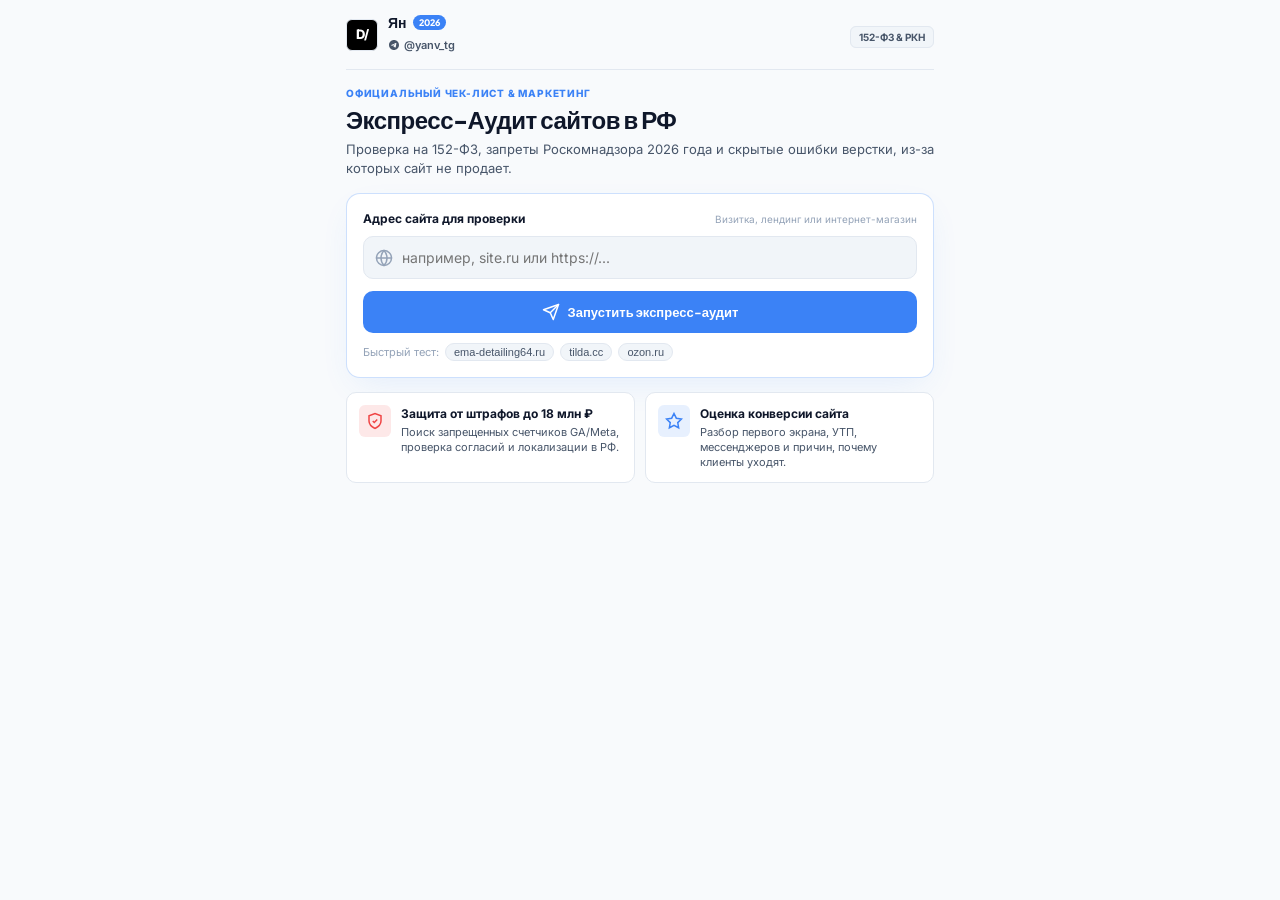
==== commit ed12802b: "feat: complete UI polish, executive summary, PDF report fixes, and subscription gate" ====
--- a/frontend/index.html
+++ b/frontend/index.html
@@ -6,20 +6,20 @@
   <title>Экспресс-Аудит сайтов 2026 | @yanv_tg</title>
   <!-- Telegram WebApp SDK -->
   <script src="https://telegram.org/js/telegram-web-app.js"></script>
-  <!-- Inter font with tight typography -->
+  <!-- Plus Jakarta Sans & Inter fonts -->
   <link rel="preconnect" href="https://fonts.googleapis.com">
   <link rel="preconnect" href="https://fonts.gstatic.com" crossorigin>
-  <link href="https://fonts.googleapis.com/css2?family=Inter:wght@400;500;600;700;800&display=swap" rel="stylesheet">
+  <link href="https://fonts.googleapis.com/css2?family=Inter:wght@400;500;600;700&family=Plus+Jakarta+Sans:wght@600;700;800&display=swap" rel="stylesheet">
   <link rel="stylesheet" href="style.css" />
 </head>
 <body>
   <div id="app" class="app-container">
-    <!-- Top Bar -->
+    <!-- Top Navigation Bar (Single clean navigation) -->
     <header class="top-nav">
       <div class="nav-left">
-        <button id="btn-back-home" class="btn-back" style="display: none;" title="На главный экран">
+        <button id="btn-back-home" class="btn-back" style="display: none;" title="Назад на главную">
           <svg width="18" height="18" viewBox="0 0 24 24" fill="none" stroke="currentColor" stroke-width="2" stroke-linecap="round" stroke-linejoin="round"><path d="m15 18-6-6 6-6"/></svg>
-          <span>На главную</span>
+          <span>Назад</span>
         </button>
         <div class="brand-group" id="header-brand">
           <div class="brand-badge">D/</div>
@@ -36,84 +36,87 @@
         </div>
       </div>
       <div class="nav-right">
-        <span class="compliance-tag">РКН & 152-ФЗ</span>
+        <span class="compliance-tag">152-ФЗ & РКН</span>
       </div>
     </header>
 
-    <!-- Main Views -->
+    <!-- Main Content Area -->
     <main class="main-content">
-      <!-- 1. Input Screen -->
+      <!-- 1. Input View -->
       <section id="input-card" class="view-panel">
         <div class="hero-intro">
-          <div class="sub-kicker">ЮРИДИЧЕСКИЙ ЧЕК-ЛИСТ & КОНВЕРСИЯ</div>
+          <div class="sub-kicker">ОФИЦИАЛЬНЫЙ ЧЕК-ЛИСТ & МАРКЕТИНГ</div>
           <h1 class="hero-title">Экспресс-Аудит сайтов в РФ</h1>
           <p class="hero-subtitle">
-            Проверьте сайт на соответствие требованиям законодательства 2026 года, риски штрафов Роскомнадзора и ошибки, убивающие заявки.
+            Проверка на 152-ФЗ, запреты Роскомнадзора 2026 года и скрытые ошибки верстки, из-за которых сайт не продает.
           </p>
         </div>
 
         <div class="card search-card">
-          <label for="site-url" class="field-label">Адрес сайта для анализа:</label>
+          <div class="search-header-row">
+            <label for="site-url" class="field-label">Адрес сайта для проверки</label>
+            <span class="field-hint">Визитка, лендинг или интернет-магазин</span>
+          </div>
           <div class="input-field">
             <svg class="field-icon" width="18" height="18" viewBox="0 0 24 24" fill="none" stroke="currentColor" stroke-width="2" stroke-linecap="round" stroke-linejoin="round"><circle cx="12" cy="12" r="10"/><path d="M12 2a14.5 14.5 0 0 0 0 20 14.5 14.5 0 0 0 0-20"/><path d="M2 12h20"/></svg>
             <input type="text" id="site-url" placeholder="например, site.ru или https://..." autocomplete="off" />
-            <button id="btn-clear" class="btn-icon-clear" style="display: none;">
+            <button id="btn-clear" class="btn-icon-clear" style="display: none;" title="Очистить">
               <svg width="14" height="14" viewBox="0 0 24 24" fill="none" stroke="currentColor" stroke-width="2" stroke-linecap="round" stroke-linejoin="round"><path d="M18 6 6 18"/><path d="m6 6 12 12"/></svg>
             </button>
           </div>
 
           <button id="btn-submit" class="btn btn-primary">
             <svg width="18" height="18" viewBox="0 0 24 24" fill="none" stroke="currentColor" stroke-width="2" stroke-linecap="round" stroke-linejoin="round"><path d="m22 2-7 20-4-9-9-4Z"/><path d="M22 2 11 13"/></svg>
-            <span>Запустить аудит сайта</span>
+            <span>Запустить экспресс-аудит</span>
           </button>
 
           <div class="quick-row">
-            <span class="quick-label">Попробовать:</span>
+            <span class="quick-label">Быстрый тест:</span>
             <button class="quick-chip" data-url="ema-detailing64.ru">ema-detailing64.ru</button>
             <button class="quick-chip" data-url="tilda.cc">tilda.cc</button>
             <button class="quick-chip" data-url="ozon.ru">ozon.ru</button>
           </div>
         </div>
 
-        <!-- Trust Feature Cards -->
+        <!-- Trust Highlights -->
         <div class="features-grid">
           <div class="feature-item">
             <div class="feat-icon feat-red">
               <svg width="18" height="18" viewBox="0 0 24 24" fill="none" stroke="currentColor" stroke-width="2"><path d="M12 22s8-4 8-10V5l-8-3-8 3v7c0 6 8 10 8 10"/><path d="m9 12 2 2 4-4"/></svg>
             </div>
             <div>
-              <div class="feat-title">Защита от штрафов</div>
-              <div class="feat-desc">Проверка 152-ФЗ, запрета GA, предустановленных галочек и локализации в РФ.</div>
+              <div class="feat-title">Защита от штрафов до 18 млн ₽</div>
+              <div class="feat-desc">Поиск запрещенных счетчиков GA/Meta, проверка согласий и локализации в РФ.</div>
             </div>
           </div>
           <div class="feature-item">
             <div class="feat-icon feat-blue">
-              <svg width="18" height="18" viewBox="0 0 24 24" fill="none" stroke="currentColor" stroke-width="2"><circle cx="12" cy="12" r="10"/><path d="M16 8h-6a2 2 0 1 0 0 4h4a2 2 0 1 1 0 4H8"/><path d="M12 18V6"/></svg>
+              <svg width="18" height="18" viewBox="0 0 24 24" fill="none" stroke="currentColor" stroke-width="2"><polygon points="12 2 15.09 8.26 22 9.27 17 14.14 18.18 21.02 12 17.77 5.82 21.02 7 14.14 2 9.27 8.91 8.26 12 2"/></svg>
             </div>
             <div>
-              <div class="feat-title">Точный контекст</div>
-              <div class="feat-desc">Распознает сайты услуг без онлайн-кассы и не требует лишних оферт магазина.</div>
-            </div>
-          </div>
-        </div>
-      </section>
-
-      <!-- 2. Loading State -->
+              <div class="feat-title">Оценка конверсии сайта</div>
+              <div class="feat-desc">Разбор первого экрана, УТП, мессенджеров и причин, почему клиенты уходят.</div>
+            </div>
+          </div>
+        </div>
+      </section>
+
+      <!-- 2. Loading Scanner -->
       <section id="loading-card" class="card loading-card" style="display: none;">
         <div class="scanner-anim">
           <div class="pulse-ring"></div>
           <div class="scanner-core">
-            <svg width="24" height="24" viewBox="0 0 24 24" fill="none" stroke="currentColor" stroke-width="2"><circle cx="12" cy="12" r="10"/><path d="M12 2a14.5 14.5 0 0 0 0 20 14.5 14.5 0 0 0 0-20"/><path d="M2 12h20"/></svg>
-          </div>
-        </div>
-        <h3 class="loading-title">Идет сканирование сайта</h3>
+            <svg width="22" height="22" viewBox="0 0 24 24" fill="none" stroke="currentColor" stroke-width="2"><circle cx="12" cy="12" r="10"/><path d="M12 2a14.5 14.5 0 0 0 0 20 14.5 14.5 0 0 0 0-20"/><path d="M2 12h20"/></svg>
+          </div>
+        </div>
+        <h3 class="loading-title">Идет глубокое сканирование</h3>
         <p id="loading-domain" class="loading-domain"></p>
         <div class="step-progress">
-          <div id="step-1" class="step-line active"><span>1</span> Подключение к серверу, проверка SSL и хостинга...</div>
-          <div id="step-2" class="step-line"><span>2</span> Анализ форм, согласий и 152-ФЗ...</div>
-          <div id="step-3" class="step-line"><span>3</span> Поиск скрытых счетчиков Google и Meta...</div>
-          <div id="step-4" class="step-line"><span>4</span> Русификация и доступность по стандартам 2026...</div>
-          <div id="step-5" class="step-line"><span>5</span> Аудит оффера, точек контакта и конверсии...</div>
+          <div id="step-1" class="step-line active"><span>1</span> Сервер, протокол HTTPS и геолокация хостинга</div>
+          <div id="step-2" class="step-line"><span>2</span> Проверка веб-форм, согласий и 152-ФЗ</div>
+          <div id="step-3" class="step-line"><span>3</span> Поиск запрещенных счетчиков Google Analytics и Meta</div>
+          <div id="step-4" class="step-line"><span>4</span> Стандарты 2026: русификация и ГОСТ доступности</div>
+          <div id="step-5" class="step-line"><span>5</span> Оффер первого экрана, мессенджеры и конверсия</div>
         </div>
       </section>
 
@@ -122,73 +125,75 @@
         <div class="err-icon">
           <svg width="24" height="24" viewBox="0 0 24 24" fill="none" stroke="currentColor" stroke-width="2"><circle cx="12" cy="12" r="10"/><line x1="12" y1="8" x2="12" y2="12"/><line x1="12" y1="16" x2="12.01" y2="16"/></svg>
         </div>
-        <h3 class="error-title">Не удалось выполнить аудит</h3>
+        <h3 class="error-title">Не удалось выполнить проверку</h3>
         <p id="error-message" class="error-message"></p>
         <button id="btn-retry" class="btn btn-secondary">Попробовать снова</button>
       </section>
 
       <!-- 4. Results View -->
       <section id="results-view" style="display: none;">
-        <!-- Return / Action Header -->
-        <div class="results-action-bar">
-          <button id="btn-back-results" class="btn-action-back">
-            <svg width="16" height="16" viewBox="0 0 24 24" fill="none" stroke="currentColor" stroke-width="2"><path d="m15 18-6-6 6-6"/></svg>
-            <span>На главный экран</span>
-          </button>
-          <button id="btn-download-pdf" class="btn-action-pdf">
-            <svg width="16" height="16" viewBox="0 0 24 24" fill="none" stroke="currentColor" stroke-width="2"><path d="M21 15v4a2 2 0 0 1-2 2H5a2 2 0 0 1-2-2v-4"/><polyline points="7 10 12 15 17 10"/><line x1="12" y1="15" x2="12" y2="3"/></svg>
+        <!-- Top Action Row -->
+        <div class="results-header-bar">
+          <div class="site-title-box">
+            <h2 id="res-domain" class="res-domain-title">site.ru</h2>
+            <div class="site-chips">
+              <span id="res-cms-chip" class="chip chip-neutral">Сайт / HTML</span>
+              <span id="res-ssl-chip" class="chip chip-ssl">HTTPS</span>
+            </div>
+          </div>
+          <button id="btn-download-pdf" class="btn-pdf-download">
+            <svg width="15" height="15" viewBox="0 0 24 24" fill="none" stroke="currentColor" stroke-width="2"><path d="M21 15v4a2 2 0 0 1-2 2H5a2 2 0 0 1-2-2v-4"/><polyline points="7 10 12 15 17 10"/><line x1="12" y1="15" x2="12" y2="3"/></svg>
             <span>Скачать PDF</span>
           </button>
         </div>
 
-        <!-- NEW: Executive Summary Card (Короткий и понятный обзор) -->
+        <!-- Executive Summary (Короткий и четкий обзор) -->
         <div class="card executive-summary-card">
-          <div class="summary-top">
-            <div class="verdict-header">
-              <span id="exec-badge" class="verdict-badge">Внимание</span>
-              <h2 id="exec-title" class="verdict-headline">Экспресс-сводка сайта</h2>
-            </div>
-            <div class="site-type-badge" id="exec-site-type">Сайт услуг</div>
-          </div>
-
-          <!-- Quick Takeaway Bullets -->
-          <div id="exec-takeaways" class="takeaways-list">
-            <!-- Dynamically populated key points -->
-          </div>
-
-          <!-- 3 Quick Numbers -->
-          <div class="snapshot-metrics">
-            <div class="snapshot-col">
-              <div class="snap-label">Юр. готовность</div>
-              <div class="snap-val" id="snap-legal">24 / 27</div>
-            </div>
-            <div class="snapshot-col">
-              <div class="snap-label">Риск штрафа за формы</div>
-              <div class="snap-val" id="snap-fine-form">0 ₽</div>
-            </div>
-            <div class="snapshot-col">
-              <div class="snap-label">Хостинг</div>
-              <div class="snap-val" id="snap-hosting">TimeWeb (РФ)</div>
-            </div>
-          </div>
-
-          <!-- Deep-dive anchor trigger -->
-          <button id="btn-scroll-details" class="btn-details-link">
-            <span>Смотреть подробный разбор по пунктам</span>
+          <div class="exec-head-block">
+            <div class="exec-status-row">
+              <span id="exec-badge" class="verdict-pill">Внимание</span>
+              <span id="exec-site-type" class="site-type-label">Сайт услуг / Визитка</span>
+            </div>
+            <h3 id="exec-title" class="exec-headline">Главный вердикт сайта</h3>
+          </div>
+
+          <!-- Key Takeaways -->
+          <div id="exec-takeaways" class="takeaways-box">
+            <!-- Dynamic bullets -->
+          </div>
+
+          <!-- 3 Quick Metric Cards (Zero overflow) -->
+          <div class="snapshot-grid">
+            <div class="snap-card">
+              <div class="snap-kicker">Готовность 2026</div>
+              <div class="snap-digit" id="snap-legal">24 / 27</div>
+            </div>
+            <div class="snap-card">
+              <div class="snap-kicker">Штраф за формы</div>
+              <div class="snap-digit" id="snap-fine-form">0 ₽</div>
+            </div>
+            <div class="snap-card">
+              <div class="snap-kicker">Сервер хостинга</div>
+              <div class="snap-digit" id="snap-hosting">РФ</div>
+            </div>
+          </div>
+
+          <button id="btn-scroll-details" class="btn-expand-details">
+            <span>Смотреть подробный разбор нарушений</span>
             <svg width="14" height="14" viewBox="0 0 24 24" fill="none" stroke="currentColor" stroke-width="2"><path d="m6 9 6 6 6-6"/></svg>
           </button>
         </div>
 
-        <!-- Tabs Nav for In-depth view -->
+        <!-- In-Depth Section (Details & Breakdown) -->
         <div id="deep-dive-section" class="details-section">
           <div class="tabs-nav">
             <button class="tab-btn active" data-tab="tab-legal">
               <svg width="16" height="16" viewBox="0 0 24 24" fill="none" stroke="currentColor" stroke-width="2"><path d="M12 22s8-4 8-10V5l-8-3-8 3v7c0 6 8 10 8 10"/></svg>
-              <span>Юридический аудит (27 пунктов)</span>
+              <span>Юридический аудит (27)</span>
             </button>
             <button class="tab-btn" data-tab="tab-marketing">
               <svg width="16" height="16" viewBox="0 0 24 24" fill="none" stroke="currentColor" stroke-width="2"><polygon points="12 2 15.09 8.26 22 9.27 17 14.14 18.18 21.02 12 17.77 5.82 21.02 7 14.14 2 9.27 8.91 8.26 12 2"/></svg>
-              <span>Конверсия (<span id="res-marketing-score">0</span>/100)</span>
+              <span>Продажи (<span id="res-marketing-score">0</span>/100)</span>
             </button>
           </div>
 
@@ -210,8 +215,8 @@
           <div id="tab-marketing" class="tab-content">
             <div class="card marketing-card">
               <div class="marketing-intro">
-                <h3>Аудит продаж: почему сайт теряет клиентов</h3>
-                <p>Анализ первого экрана, ясности предложения, удобства связи и вида ссылки в мессенджерах.</p>
+                <h3>Маркетинг и конверсия: почему сайт теряет клиентов</h3>
+                <p>Разбор первого экрана, структуры УТП, мессенджеров и отображения ссылки в Telegram.</p>
               </div>
               <div id="marketing-items-container" class="marketing-list">
                 <!-- Dynamically populated -->
@@ -220,20 +225,20 @@
           </div>
         </div>
 
-        <!-- Utility Action Bar -->
+        <!-- Copy Summary Action -->
         <div class="util-row">
           <button id="btn-copy-summary" class="btn btn-secondary">
             <svg width="16" height="16" viewBox="0 0 24 24" fill="none" stroke="currentColor" stroke-width="2"><rect width="14" height="14" x="8" y="8" rx="2" ry="2"/><path d="M4 16c-1.1 0-2-.9-2-2V4c0-1.1.9-2 2-2h10c1.1 0 2 .9 2 2"/></svg>
-            <span>Скопировать выжимку для клиента</span>
-          </button>
-        </div>
-
-        <!-- Lead Generation Box (Author CTA) -->
+            <span>Скопировать текстовую выжимку</span>
+          </button>
+        </div>
+
+        <!-- Author Lead Magnet Card -->
         <div class="card author-card">
           <div class="author-badge">АУДИТ ПОД КЛЮЧ</div>
-          <h3 class="author-title">Нужен персональный аудит или доработка сайта?</h3>
+          <h3 class="author-title">Нужен аудит сайта под ключ?</h3>
           <p class="author-desc">
-            Проверим ваш сайт на скрытые трекеры, защитим от блокировок РКН и доработаем конверсию.
+            Проверим ваш сайт на скрытые зарубежные счетчики, соответствие формам сбора данных и требованиям реестра Роскомнадзора. Устраним уязвимости до официальной проверки.
           </p>
           <div class="author-actions">
             <a href="https://t.me/yanv_tg" target="_blank" class="btn btn-tg-channel">
@@ -242,14 +247,37 @@
             </a>
             <a href="https://t.me/yanvtg" target="_blank" class="btn btn-tg-contact">
               <svg width="16" height="16" viewBox="0 0 24 24" fill="none" stroke="currentColor" stroke-width="2"><path d="m3 21 1.9-5.7a8.5 8.5 0 1 1 3.8 3.8z"/></svg>
-              <span>Написать автору: @yanvtg</span>
+              <span>Связаться с автором: @yanvtg</span>
             </a>
           </div>
         </div>
       </section>
     </main>
 
-    <!-- Toast -->
+    <!-- 5. Mandatory Subscription Gate Modal -->
+    <div id="sub-modal" class="modal-backdrop" style="display: none;">
+      <div class="modal-card">
+        <div class="modal-badge-icon">
+          <svg width="32" height="32" viewBox="0 0 24 24" fill="currentColor"><path d="M12 2C6.48 2 2 6.48 2 12s4.48 10 10 10 10-4.48 10-10S17.52 2 12 2zm4.64 6.8c-.15 1.58-.8 5.42-1.13 7.19-.14.75-.42 1-.68 1.03-.58.05-1.02-.38-1.58-.75-.88-.58-1.38-.94-2.23-1.5-.99-.65-.35-1.01.22-1.59.15-.15 2.71-2.48 2.76-2.69a.2.2 0 00-.05-.18c-.06-.05-.14-.03-.21-.02-.09.02-1.49.95-4.22 2.79-.4.27-.76.41-1.08.4-.36-.01-1.04-.2-1.55-.37-.63-.2-1.12-.31-1.08-.66.02-.18.27-.36.74-.55 2.92-1.27 4.86-2.11 5.83-2.51 2.78-1.16 3.35-1.36 3.73-1.36.08 0 .27.02.39.12.1.08.13.19.14.27-.01.06.01.24 0 .38z"/></svg>
+        </div>
+        <h3 class="modal-title">Подпишитесь на канал для аудита</h3>
+        <p class="modal-desc">
+          Сервис экспресс-аудита предоставляется бесплатно подписчикам Telegram-канала <b>@yanv_tg</b> о веб-дизайне, Tilda и защите сайтов.
+        </p>
+        <div class="modal-actions">
+          <a href="https://t.me/yanv_tg" target="_blank" class="btn btn-primary btn-modal-join" id="btn-modal-channel">
+            <svg width="18" height="18" viewBox="0 0 24 24" fill="currentColor"><path d="M12 2C6.48 2 2 6.48 2 12s4.48 10 10 10 10-4.48 10-10S17.52 2 12 2zm4.64 6.8c-.15 1.58-.8 5.42-1.13 7.19-.14.75-.42 1-.68 1.03-.58.05-1.02-.38-1.58-.75-.88-.58-1.38-.94-2.23-1.5-.99-.65-.35-1.01.22-1.59.15-.15 2.71-2.48 2.76-2.69a.2.2 0 00-.05-.18c-.06-.05-.14-.03-.21-.02-.09.02-1.49.95-4.22 2.79-.4.27-.76.41-1.08.4-.36-.01-1.04-.2-1.55-.37-.63-.2-1.12-.31-1.08-.66.02-.18.27-.36.74-.55 2.92-1.27 4.86-2.11 5.83-2.51 2.78-1.16 3.35-1.36 3.73-1.36.08 0 .27.02.39.12.1.08.13.19.14.27-.01.06.01.24 0 .38z"/></svg>
+            <span>1. Подписаться на @yanv_tg</span>
+          </a>
+          <button class="btn btn-secondary" id="btn-modal-verify">
+            <svg width="18" height="18" viewBox="0 0 24 24" fill="none" stroke="currentColor" stroke-width="2"><polyline points="20 6 9 17 4 12"/></svg>
+            <span>2. Я подписался, продолжить</span>
+          </button>
+        </div>
+      </div>
+    </div>
+
+    <!-- Toast Notification -->
     <div id="toast" class="toast">Отчет скопирован в буфер!</div>
   </div>
 
--- a/frontend/style.css
+++ b/frontend/style.css
@@ -1,13 +1,16 @@
 /* =========================================================
-   Executive Modern Design System (Zero Cringe Emojis)
+   Executive Tech-Luxury Theme (Plus Jakarta Sans + Inter)
    ========================================================= */
 :root {
+  --font-heading: 'Plus Jakarta Sans', -apple-system, sans-serif;
+  --font-body: 'Inter', -apple-system, BlinkMacSystemFont, 'Segoe UI', Roboto, sans-serif;
+
   --bg-main: #090d16;
   --card-bg: #111827;
   --card-subtle: #172033;
   --card-hover: #1e293b;
   --border-subtle: rgba(255, 255, 255, 0.08);
-  --border-focus: #3b82f6;
+  --border-highlight: rgba(59, 130, 246, 0.35);
 
   --text-primary: #f8fafc;
   --text-secondary: #94a3b8;
@@ -26,7 +29,6 @@
   --radius-sm: 10px;
   --radius-md: 14px;
   --radius-lg: 20px;
-  --shadow-card: 0 10px 30px -10px rgba(0, 0, 0, 0.5);
 }
 
 @media (prefers-color-scheme: light) {
@@ -36,10 +38,10 @@
     --card-subtle: #f1f5f9;
     --card-hover: #e2e8f0;
     --border-subtle: #e2e8f0;
+    --border-highlight: rgba(59, 130, 246, 0.4);
     --text-primary: #0f172a;
     --text-secondary: #475569;
     --text-muted: #94a3b8;
-    --shadow-card: 0 10px 25px -5px rgba(0, 0, 0, 0.05);
   }
 }
 
@@ -51,23 +53,27 @@
 }
 
 body {
-  font-family: 'Inter', -apple-system, BlinkMacSystemFont, 'Segoe UI', Roboto, sans-serif;
+  font-family: var(--font-body);
   background-color: var(--bg-main);
   color: var(--text-primary);
   line-height: 1.5;
   -webkit-font-smoothing: antialiased;
   min-height: 100vh;
-  padding-bottom: 32px;
+  padding-bottom: 36px;
+}
+
+h1, h2, h3, .brand-name, .hero-title, .exec-headline, .btn {
+  font-family: var(--font-heading);
 }
 
 .app-container {
   max-width: 620px;
   margin: 0 auto;
-  padding: 14px 16px;
+  padding: 12px 16px;
 }
 
 /* =========================================================
-   Top Bar Navigation
+   Top Navigation
    ========================================================= */
 .top-nav {
   display: flex;
@@ -94,7 +100,7 @@
   padding: 6px 12px;
   border-radius: var(--radius-sm);
   font-size: 12px;
-  font-weight: 600;
+  font-weight: 700;
   cursor: pointer;
   transition: all 0.2s;
 }
@@ -111,13 +117,13 @@
 }
 
 .brand-badge {
-  width: 34px;
-  height: 34px;
+  width: 32px;
+  height: 32px;
   background: #000000;
   border: 1px solid var(--border-subtle);
   color: #ffffff;
   font-weight: 800;
-  font-size: 14px;
+  font-size: 13px;
   border-radius: var(--radius-xs);
   display: flex;
   align-items: center;
@@ -130,16 +136,15 @@
   align-items: center;
   gap: 6px;
   font-size: 14px;
-  font-weight: 700;
-  line-height: 1.2;
+  font-weight: 800;
 }
 
 .pill-year {
   font-size: 9px;
-  font-weight: 700;
+  font-weight: 800;
   background: var(--accent-blue);
   color: #ffffff;
-  padding: 2px 6px;
+  padding: 1px 6px;
   border-radius: 999px;
 }
 
@@ -150,7 +155,7 @@
   color: var(--text-secondary);
   font-size: 11px;
   text-decoration: none;
-  transition: color 0.2s;
+  font-weight: 600;
 }
 
 .brand-link:hover {
@@ -165,11 +170,10 @@
   border: 1px solid var(--border-subtle);
   padding: 4px 8px;
   border-radius: var(--radius-xs);
-  letter-spacing: 0.3px;
 }
 
 /* =========================================================
-   Hero Header
+   Hero Section
    ========================================================= */
 .hero-intro {
   margin-bottom: 16px;
@@ -177,18 +181,18 @@
 
 .sub-kicker {
   font-size: 10px;
-  font-weight: 700;
+  font-weight: 800;
   color: var(--accent-blue);
   letter-spacing: 0.8px;
   margin-bottom: 4px;
 }
 
 .hero-title {
-  font-size: 22px;
+  font-size: 24px;
   font-weight: 800;
   letter-spacing: -0.5px;
   margin-bottom: 6px;
-  line-height: 1.25;
+  line-height: 1.2;
 }
 
 .hero-subtitle {
@@ -198,7 +202,7 @@
 }
 
 /* =========================================================
-   Cards
+   Search Card & Inputs
    ========================================================= */
 .card {
   background: var(--card-bg);
@@ -206,15 +210,29 @@
   border-radius: var(--radius-md);
   padding: 16px;
   margin-bottom: 14px;
-  box-shadow: var(--shadow-card);
+}
+
+.search-card {
+  box-shadow: 0 12px 35px -10px rgba(59, 130, 246, 0.12);
+  border-color: rgba(59, 130, 246, 0.25);
+}
+
+.search-header-row {
+  display: flex;
+  justify-content: space-between;
+  align-items: center;
+  margin-bottom: 8px;
 }
 
 .field-label {
-  display: block;
-  font-size: 12px;
-  font-weight: 600;
-  color: var(--text-secondary);
-  margin-bottom: 8px;
+  font-size: 12px;
+  font-weight: 700;
+  color: var(--text-primary);
+}
+
+.field-hint {
+  font-size: 10px;
+  color: var(--text-muted);
 }
 
 .input-field {
@@ -244,7 +262,7 @@
 }
 
 .input-field input:focus {
-  border-color: var(--border-focus);
+  border-color: var(--accent-blue);
   background: var(--card-hover);
 }
 
@@ -270,7 +288,7 @@
   width: 100%;
   padding: 12px 16px;
   font-size: 13px;
-  font-weight: 600;
+  font-weight: 700;
   border-radius: var(--radius-sm);
   border: none;
   cursor: pointer;
@@ -431,7 +449,7 @@
 }
 
 .step-progress {
-  max-width: 360px;
+  max-width: 380px;
   margin: 0 auto;
   text-align: left;
   display: flex;
@@ -480,110 +498,136 @@
 }
 
 /* =========================================================
-   Results View & Executive Summary (КОРОТКИЙ ОБЗОР)
+   Results View Header Bar
    ========================================================= */
-.results-action-bar {
+.results-header-bar {
   display: flex;
   justify-content: space-between;
   align-items: center;
-  margin-bottom: 12px;
+  margin-bottom: 14px;
   gap: 8px;
-}
-
-.btn-action-back {
+  flex-wrap: wrap;
+}
+
+.site-title-box {
+  display: flex;
+  align-items: center;
+  gap: 8px;
+  flex-wrap: wrap;
+}
+
+.res-domain-title {
+  font-size: 18px;
+  font-weight: 800;
+  word-break: break-all;
+}
+
+.site-chips {
   display: inline-flex;
-  align-items: center;
-  gap: 6px;
-  background: var(--card-subtle);
-  border: 1px solid var(--border-subtle);
-  color: var(--text-primary);
-  padding: 8px 12px;
-  border-radius: var(--radius-sm);
-  font-size: 12px;
-  font-weight: 600;
-  cursor: pointer;
-  transition: all 0.2s;
-}
-
-.btn-action-back:hover {
-  background: var(--card-hover);
-  border-color: var(--accent-blue);
-}
-
-.btn-action-pdf {
+  gap: 4px;
+}
+
+.chip {
+  font-size: 10px;
+  font-weight: 700;
+  padding: 2px 6px;
+  border-radius: var(--radius-xs);
+  border: 1px solid var(--border-subtle);
+}
+
+.chip-neutral {
+  background: var(--card-subtle);
+  color: var(--text-secondary);
+}
+
+.chip-ssl {
+  background: var(--accent-green-bg);
+  color: var(--accent-green);
+  border-color: rgba(16, 185, 129, 0.3);
+}
+
+.btn-pdf-download {
   display: inline-flex;
   align-items: center;
   gap: 6px;
   background: #dc2626;
   color: #ffffff;
   border: none;
-  padding: 8px 14px;
+  padding: 8px 12px;
   border-radius: var(--radius-sm);
   font-size: 12px;
   font-weight: 700;
   cursor: pointer;
   transition: all 0.2s;
-}
-
-.btn-action-pdf:hover {
+  white-space: nowrap;
+}
+
+.btn-pdf-download:hover {
   background: #b91c1c;
 }
 
-/* Executive Summary Card */
+/* =========================================================
+   Executive Summary Card (NO OVERFLOW)
+   ========================================================= */
 .executive-summary-card {
   background: linear-gradient(180deg, var(--card-bg) 0%, var(--card-subtle) 100%);
   border: 1px solid var(--border-subtle);
-  position: relative;
   overflow: hidden;
-}
-
-.summary-top {
-  display: flex;
-  justify-content: space-between;
-  align-items: flex-start;
-  margin-bottom: 14px;
+  max-width: 100%;
+}
+
+.exec-head-block {
+  margin-bottom: 12px;
+}
+
+.exec-status-row {
+  display: flex;
+  align-items: center;
   gap: 8px;
-}
-
-.verdict-badge {
-  display: inline-block;
-  font-size: 11px;
-  font-weight: 700;
+  margin-bottom: 6px;
+  flex-wrap: wrap;
+  max-width: 100%;
+}
+
+.verdict-pill {
+  font-size: 10px;
+  font-weight: 800;
   padding: 3px 8px;
   border-radius: var(--radius-xs);
   text-transform: uppercase;
   letter-spacing: 0.5px;
-  margin-bottom: 4px;
-}
-
-.verdict-badge.badge-critical { background: var(--accent-red-bg); color: var(--accent-red); border: 1px solid var(--accent-red); }
-.verdict-badge.badge-high { background: var(--accent-orange-bg); color: var(--accent-orange); border: 1px solid var(--accent-orange); }
-.verdict-badge.badge-safe { background: var(--accent-green-bg); color: var(--accent-green); border: 1px solid var(--accent-green); }
-
-.verdict-headline {
-  font-size: 17px;
+  white-space: nowrap;
+}
+
+.verdict-pill.badge-critical { background: var(--accent-red-bg); color: var(--accent-red); border: 1px solid var(--accent-red); }
+.verdict-pill.badge-high { background: var(--accent-orange-bg); color: var(--accent-orange); border: 1px solid var(--accent-orange); }
+.verdict-pill.badge-safe { background: var(--accent-green-bg); color: var(--accent-green); border: 1px solid var(--accent-green); }
+
+.site-type-label {
+  font-size: 11px;
+  font-weight: 600;
+  color: var(--text-secondary);
+  background: rgba(255, 255, 255, 0.05);
+  border: 1px solid var(--border-subtle);
+  padding: 2px 8px;
+  border-radius: var(--radius-xs);
+  word-break: break-word;
+  max-width: 100%;
+}
+
+.exec-headline {
+  font-size: 16px;
   font-weight: 800;
-  line-height: 1.25;
-}
-
-.site-type-badge {
-  font-size: 10px;
-  font-weight: 700;
-  background: var(--card-hover);
-  border: 1px solid var(--border-subtle);
-  color: var(--text-secondary);
-  padding: 4px 8px;
-  border-radius: var(--radius-xs);
-  white-space: nowrap;
-}
-
-/* Takeaway List */
-.takeaways-list {
+  line-height: 1.3;
+}
+
+/* Takeaways */
+.takeaways-box {
   display: flex;
   flex-direction: column;
   gap: 6px;
   margin-bottom: 14px;
-  background: rgba(0, 0, 0, 0.2);
+  background: rgba(0, 0, 0, 0.25);
   border-radius: var(--radius-sm);
   padding: 10px 12px;
 }
@@ -594,6 +638,7 @@
   gap: 8px;
   font-size: 12px;
   line-height: 1.4;
+  word-break: break-word;
 }
 
 .takeaway-dot {
@@ -607,38 +652,44 @@
 .takeaway-dot.pos { background: var(--accent-green); }
 .takeaway-dot.neg { background: var(--accent-red); }
 
-/* Snapshot Columns */
-.snapshot-metrics {
+/* Snapshot Grid (No Overflow) */
+.snapshot-grid {
   display: grid;
   grid-template-columns: 1fr 1fr 1fr;
   gap: 8px;
   margin-bottom: 12px;
 }
 
-.snapshot-col {
+.snap-card {
   background: var(--card-bg);
   border: 1px solid var(--border-subtle);
   border-radius: var(--radius-xs);
   padding: 8px;
   text-align: center;
-}
-
-.snap-label {
+  min-width: 0;
+}
+
+.snap-kicker {
   font-size: 9px;
   font-weight: 700;
   color: var(--text-muted);
   text-transform: uppercase;
-  letter-spacing: 0.3px;
   margin-bottom: 2px;
-}
-
-.snap-val {
+  white-space: nowrap;
+  overflow: hidden;
+  text-overflow: ellipsis;
+}
+
+.snap-digit {
   font-size: 12px;
   font-weight: 800;
   color: var(--text-primary);
-}
-
-.btn-details-link {
+  white-space: nowrap;
+  overflow: hidden;
+  text-overflow: ellipsis;
+}
+
+.btn-expand-details {
   display: flex;
   align-items: center;
   justify-content: center;
@@ -648,17 +699,17 @@
   border: none;
   color: var(--accent-blue);
   font-size: 12px;
-  font-weight: 600;
+  font-weight: 700;
   cursor: pointer;
-  padding-top: 6px;
-}
-
-.btn-details-link:hover {
+  padding-top: 4px;
+}
+
+.btn-expand-details:hover {
   text-decoration: underline;
 }
 
 /* =========================================================
-   In-depth Tabs & Filter Bar
+   In-Depth Details & Checklist
    ========================================================= */
 .tabs-nav {
   display: flex;
@@ -689,13 +740,8 @@
   border-color: var(--accent-blue);
 }
 
-.tab-content {
-  display: none;
-}
-
-.tab-content.active {
-  display: block;
-}
+.tab-content { display: none; }
+.tab-content.active { display: block; }
 
 .filter-bar {
   display: flex;
@@ -727,11 +773,11 @@
 .pill-warn { color: #fde047; }
 .pill-pass { color: #86efac; }
 
-/* Blocks Container */
+/* Blocks */
 .blocks-container {
   display: flex;
   flex-direction: column;
-  gap: 10px;
+  gap: 12px;
 }
 
 .audit-block-card {
@@ -764,7 +810,7 @@
   gap: 8px;
 }
 
-/* Individual Item Card */
+/* Individual Check Item */
 .check-item {
   background: var(--card-subtle);
   border: 1px solid var(--border-subtle);
@@ -800,7 +846,7 @@
 }
 
 .item-law-ref {
-  font-size: 9px;
+  font-size: 10px;
   color: var(--text-muted);
   margin-bottom: 4px;
 }
@@ -808,7 +854,7 @@
 .item-text-body {
   font-size: 11px;
   color: var(--text-secondary);
-  line-height: 1.4;
+  line-height: 1.45;
   margin-bottom: 6px;
 }
 
@@ -825,41 +871,18 @@
   color: #93c5fd;
 }
 
-/* =========================================================
-   Marketing Tab Styles
-   ========================================================= */
-.marketing-card {
-  padding: 14px;
-}
-
-.marketing-intro h3 {
-  font-size: 14px;
-  font-weight: 700;
-  margin-bottom: 2px;
-}
-
-.marketing-intro p {
-  font-size: 11px;
-  color: var(--text-secondary);
-  margin-bottom: 12px;
-}
-
-.marketing-list {
-  display: flex;
-  flex-direction: column;
-  gap: 8px;
-}
-
-/* Utility Row */
-.util-row {
-  margin-top: 12px;
-  margin-bottom: 16px;
-}
-
-/* Lead Generation Author Card */
+/* Marketing Tab */
+.marketing-card { padding: 14px; }
+.marketing-intro h3 { font-size: 14px; font-weight: 700; margin-bottom: 2px; }
+.marketing-intro p { font-size: 11px; color: var(--text-secondary); margin-bottom: 12px; }
+.marketing-list { display: flex; flex-direction: column; gap: 8px; }
+
+.util-row { margin-top: 12px; margin-bottom: 16px; }
+
+/* Author Card */
 .author-card {
   background: linear-gradient(135deg, #111827 0%, #090d16 100%);
-  border: 1px solid rgba(59, 130, 246, 0.4);
+  border: 1px solid rgba(59, 130, 246, 0.35);
   text-align: center;
   padding: 20px 16px;
 }
@@ -876,45 +899,87 @@
   margin-bottom: 8px;
 }
 
-.author-title {
-  font-size: 15px;
+.author-title { font-size: 15px; font-weight: 800; margin-bottom: 4px; }
+.author-desc { font-size: 12px; color: var(--text-secondary); margin-bottom: 14px; line-height: 1.4; }
+.author-actions { display: flex; flex-direction: column; gap: 8px; }
+
+.btn-tg-channel { background: #2563eb; color: #ffffff; }
+.btn-tg-channel:hover { background: #1d4ed8; }
+.btn-tg-contact { background: var(--card-subtle); border: 1px solid var(--border-subtle); color: var(--text-primary); }
+.btn-tg-contact:hover { background: var(--card-hover); }
+
+/* =========================================================
+   Subscription Gate Modal
+   ========================================================= */
+.modal-backdrop {
+  position: fixed;
+  top: 0;
+  left: 0;
+  right: 0;
+  bottom: 0;
+  background: rgba(0, 0, 0, 0.75);
+  backdrop-filter: blur(8px);
+  display: flex;
+  align-items: center;
+  justify-content: center;
+  padding: 16px;
+  z-index: 99999;
+}
+
+.modal-card {
+  background: var(--card-bg);
+  border: 1px solid rgba(59, 130, 246, 0.35);
+  border-radius: var(--radius-md);
+  padding: 24px 20px;
+  max-width: 420px;
+  width: 100%;
+  text-align: center;
+  box-shadow: 0 20px 40px rgba(0, 0, 0, 0.6);
+  animation: modalPop 0.25s cubic-bezier(0.175, 0.885, 0.32, 1.275);
+}
+
+@keyframes modalPop {
+  0% { transform: scale(0.9); opacity: 0; }
+  100% { transform: scale(1); opacity: 1; }
+}
+
+.modal-badge-icon {
+  width: 56px;
+  height: 56px;
+  background: rgba(59, 130, 246, 0.15);
+  color: var(--accent-blue);
+  border-radius: 50%;
+  display: flex;
+  align-items: center;
+  justify-content: center;
+  margin: 0 auto 14px;
+}
+
+.modal-title {
+  font-size: 17px;
   font-weight: 800;
-  margin-bottom: 4px;
-}
-
-.author-desc {
+  margin-bottom: 8px;
+}
+
+.modal-desc {
   font-size: 12px;
   color: var(--text-secondary);
-  margin-bottom: 14px;
-  line-height: 1.4;
-}
-
-.author-actions {
+  line-height: 1.45;
+  margin-bottom: 18px;
+}
+
+.modal-actions {
   display: flex;
   flex-direction: column;
   gap: 8px;
 }
 
-.btn-tg-channel {
+.btn-modal-join {
   background: #2563eb;
-  color: #ffffff;
-}
-
-.btn-tg-channel:hover {
-  background: #1d4ed8;
-}
-
-.btn-tg-contact {
-  background: var(--card-subtle);
-  border: 1px solid var(--border-subtle);
-  color: var(--text-primary);
-}
-
-.btn-tg-contact:hover {
-  background: var(--card-hover);
-}
-
-/* Toast Notification */
+  color: #fff;
+}
+
+/* Toast */
 .toast {
   position: fixed;
   bottom: 24px;
@@ -928,7 +993,7 @@
   font-weight: 600;
   box-shadow: 0 4px 16px rgba(0, 0, 0, 0.4);
   transition: transform 0.3s cubic-bezier(0.175, 0.885, 0.32, 1.275);
-  z-index: 9999;
+  z-index: 999999;
 }
 
 .toast.show {
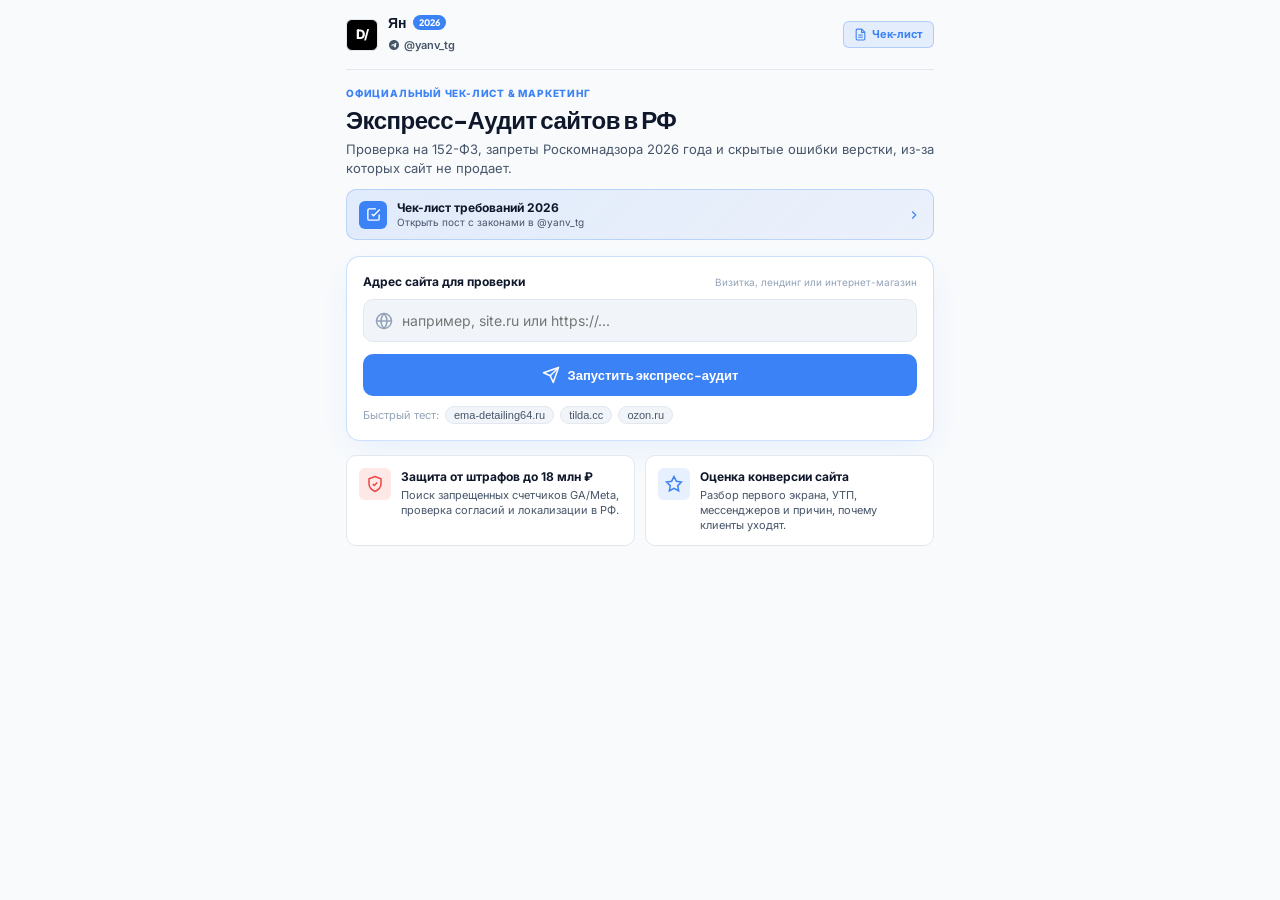
==== commit 5d850aa7: "fix(ui): minimalist results hero, uncrowded section headers, checklist link, and bot button polish" ====
--- a/frontend/index.html
+++ b/frontend/index.html
@@ -36,7 +36,10 @@
         </div>
       </div>
       <div class="nav-right">
-        <span class="compliance-tag">152-ФЗ & РКН</span>
+        <a href="https://t.me/yanv_tg/154" target="_blank" class="nav-checklist-link" title="Открыть чек-лист в Telegram">
+          <svg width="13" height="13" viewBox="0 0 24 24" fill="none" stroke="currentColor" stroke-width="2"><path d="M14 2H6a2 2 0 0 0-2 2v16a2 2 0 0 0 2 2h12a2 2 0 0 0 2-2V8z"/><polyline points="14 2 14 8 20 8"/><line x1="16" y1="13" x2="8" y2="13"/><line x1="16" y1="17" x2="8" y2="17"/></svg>
+          <span>Чек-лист</span>
+        </a>
       </div>
     </header>
 
@@ -50,6 +53,17 @@
           <p class="hero-subtitle">
             Проверка на 152-ФЗ, запреты Роскомнадзора 2026 года и скрытые ошибки верстки, из-за которых сайт не продает.
           </p>
+
+          <a href="https://t.me/yanv_tg/154" target="_blank" class="checklist-hero-banner" title="Смотреть чек-лист в Telegram">
+            <div class="cl-badge-icon">
+              <svg width="15" height="15" viewBox="0 0 24 24" fill="none" stroke="currentColor" stroke-width="2.2"><path d="M9 11l3 3L22 4"/><path d="M21 12v7a2 2 0 0 1-2 2H5a2 2 0 0 1-2-2V5a2 2 0 0 1 2-2h11"/></svg>
+            </div>
+            <div class="cl-badge-text">
+              <span class="cl-badge-headline">Чек-лист требований 2026</span>
+              <span class="cl-badge-sub">Открыть пост с законами в @yanv_tg</span>
+            </div>
+            <svg class="cl-badge-arrow" width="14" height="14" viewBox="0 0 24 24" fill="none" stroke="currentColor" stroke-width="2"><path d="m9 18 6-6-6-6"/></svg>
+          </a>
         </div>
 
         <div class="card search-card">
@@ -132,18 +146,16 @@
 
       <!-- 4. Results View -->
       <section id="results-view" style="display: none;">
-        <!-- Top Action Row -->
-        <div class="results-header-bar">
-          <div class="site-title-box">
-            <h2 id="res-domain" class="res-domain-title">site.ru</h2>
-            <div class="site-chips">
-              <span id="res-cms-chip" class="chip chip-neutral">Сайт / HTML</span>
-              <span id="res-ssl-chip" class="chip chip-ssl">HTTPS</span>
-            </div>
-          </div>
-          <button id="btn-download-pdf" class="btn-pdf-download">
+        <!-- Centered Minimal Hero Row: Domain & Download PDF -->
+        <div class="results-top-minimal">
+          <a id="res-domain-link" href="#" target="_blank" class="res-domain-minimal" title="Открыть сайт в новой вкладке">
+            <svg class="domain-globe-icon" width="18" height="18" viewBox="0 0 24 24" fill="none" stroke="currentColor" stroke-width="2"><circle cx="12" cy="12" r="10"/><path d="M12 2a14.5 14.5 0 0 0 0 20 14.5 14.5 0 0 0 0-20"/><path d="M2 12h20"/></svg>
+            <span id="res-domain">site.ru</span>
+            <svg class="domain-ext-icon" width="13" height="13" viewBox="0 0 24 24" fill="none" stroke="currentColor" stroke-width="2"><path d="M18 13v6a2 2 0 0 1-2 2H5a2 2 0 0 1-2-2V8a2 2 0 0 1 2-2h6"/><polyline points="15 3 21 3 21 9"/><line x1="10" y1="14" x2="21" y2="3"/></svg>
+          </a>
+          <button id="btn-download-pdf" class="btn-pdf-minimal" title="Скачать подробный отчет в формате PDF">
             <svg width="15" height="15" viewBox="0 0 24 24" fill="none" stroke="currentColor" stroke-width="2"><path d="M21 15v4a2 2 0 0 1-2 2H5a2 2 0 0 1-2-2v-4"/><polyline points="7 10 12 15 17 10"/><line x1="12" y1="15" x2="12" y2="3"/></svg>
-            <span>Скачать PDF</span>
+            <span>Скачать официальный PDF-отчет</span>
           </button>
         </div>
 
@@ -152,7 +164,9 @@
           <div class="exec-head-block">
             <div class="exec-status-row">
               <span id="exec-badge" class="verdict-pill">Внимание</span>
-              <span id="exec-site-type" class="site-type-label">Сайт услуг / Визитка</span>
+              <span id="exec-cms-chip" class="meta-pill">Сайт / HTML</span>
+              <span id="exec-site-type" class="meta-pill">Сайт услуг / Визитка</span>
+              <span id="exec-ssl-chip" class="meta-pill meta-ssl">HTTPS</span>
             </div>
             <h3 id="exec-title" class="exec-headline">Главный вердикт сайта</h3>
           </div>
--- a/frontend/style.css
+++ b/frontend/style.css
@@ -162,14 +162,82 @@
   color: var(--accent-blue);
 }
 
-.compliance-tag {
+.nav-checklist-link {
+  display: inline-flex;
+  align-items: center;
+  gap: 5px;
+  font-size: 11px;
+  font-weight: 700;
+  color: var(--accent-blue);
+  background: rgba(59, 130, 246, 0.1);
+  border: 1px solid rgba(59, 130, 246, 0.3);
+  padding: 4px 10px;
+  border-radius: var(--radius-xs);
+  text-decoration: none;
+  transition: all 0.2s;
+}
+
+.nav-checklist-link:hover {
+  background: rgba(59, 130, 246, 0.2);
+  border-color: var(--accent-blue);
+  transform: translateY(-1px);
+}
+
+/* Checklist Hero Banner */
+.checklist-hero-banner {
+  display: flex;
+  align-items: center;
+  gap: 10px;
+  background: linear-gradient(135deg, rgba(59, 130, 246, 0.12) 0%, rgba(37, 99, 235, 0.06) 100%);
+  border: 1px solid rgba(59, 130, 246, 0.25);
+  border-radius: var(--radius-sm);
+  padding: 10px 12px;
+  margin-top: 12px;
+  text-decoration: none;
+  transition: all 0.2s;
+}
+
+.checklist-hero-banner:hover {
+  border-color: var(--accent-blue);
+  background: linear-gradient(135deg, rgba(59, 130, 246, 0.18) 0%, rgba(37, 99, 235, 0.12) 100%);
+  transform: translateY(-1px);
+}
+
+.cl-badge-icon {
+  width: 28px;
+  height: 28px;
+  border-radius: var(--radius-xs);
+  background: var(--accent-blue);
+  color: #fff;
+  display: flex;
+  align-items: center;
+  justify-content: center;
+  flex-shrink: 0;
+}
+
+.cl-badge-text {
+  flex: 1;
+  min-width: 0;
+}
+
+.cl-badge-headline {
+  display: block;
+  font-size: 12px;
+  font-weight: 700;
+  color: var(--text-primary);
+  line-height: 1.3;
+}
+
+.cl-badge-sub {
+  display: block;
   font-size: 10px;
-  font-weight: 700;
   color: var(--text-secondary);
-  background: var(--card-subtle);
-  border: 1px solid var(--border-subtle);
-  padding: 4px 8px;
-  border-radius: var(--radius-xs);
+  line-height: 1.3;
+}
+
+.cl-badge-arrow {
+  color: var(--accent-blue);
+  flex-shrink: 0;
 }
 
 /* =========================================================
@@ -498,72 +566,83 @@
 }
 
 /* =========================================================
-   Results View Header Bar
+   Results View Centered Minimal Hero
    ========================================================= */
-.results-header-bar {
-  display: flex;
-  justify-content: space-between;
-  align-items: center;
-  margin-bottom: 14px;
+.results-top-minimal {
+  display: flex;
+  flex-direction: column;
+  align-items: center;
+  justify-content: center;
+  text-align: center;
+  gap: 12px;
+  margin-bottom: 16px;
+  padding: 14px 16px;
+  background: var(--card-subtle);
+  border: 1px solid var(--border-subtle);
+  border-radius: var(--radius-md);
+  box-shadow: 0 4px 20px rgba(0, 0, 0, 0.2);
+}
+
+.res-domain-minimal {
+  display: inline-flex;
+  align-items: center;
+  justify-content: center;
   gap: 8px;
-  flex-wrap: wrap;
-}
-
-.site-title-box {
-  display: flex;
-  align-items: center;
+  font-size: 19px;
+  font-weight: 800;
+  color: var(--text-primary);
+  text-decoration: none;
+  word-break: break-all;
+  max-width: 100%;
+  transition: color 0.2s;
+}
+
+.res-domain-minimal:hover {
+  color: var(--accent-blue);
+}
+
+.domain-globe-icon {
+  color: var(--accent-blue);
+  flex-shrink: 0;
+}
+
+.domain-ext-icon {
+  color: var(--text-muted);
+  flex-shrink: 0;
+  transition: transform 0.2s;
+}
+
+.res-domain-minimal:hover .domain-ext-icon {
+  transform: translate(2px, -2px);
+  color: var(--accent-blue);
+}
+
+.btn-pdf-minimal {
+  display: inline-flex;
+  align-items: center;
+  justify-content: center;
   gap: 8px;
-  flex-wrap: wrap;
-}
-
-.res-domain-title {
-  font-size: 18px;
-  font-weight: 800;
-  word-break: break-all;
-}
-
-.site-chips {
-  display: inline-flex;
-  gap: 4px;
-}
-
-.chip {
-  font-size: 10px;
-  font-weight: 700;
-  padding: 2px 6px;
-  border-radius: var(--radius-xs);
-  border: 1px solid var(--border-subtle);
-}
-
-.chip-neutral {
-  background: var(--card-subtle);
-  color: var(--text-secondary);
-}
-
-.chip-ssl {
-  background: var(--accent-green-bg);
-  color: var(--accent-green);
-  border-color: rgba(16, 185, 129, 0.3);
-}
-
-.btn-pdf-download {
-  display: inline-flex;
-  align-items: center;
-  gap: 6px;
-  background: #dc2626;
+  background: linear-gradient(135deg, #ef4444 0%, #dc2626 100%);
   color: #ffffff;
-  border: none;
-  padding: 8px 12px;
+  border: 1px solid rgba(255, 255, 255, 0.15);
+  box-shadow: 0 4px 14px rgba(220, 38, 38, 0.3);
+  padding: 10px 20px;
   border-radius: var(--radius-sm);
-  font-size: 12px;
+  font-size: 13px;
   font-weight: 700;
   cursor: pointer;
   transition: all 0.2s;
   white-space: nowrap;
 }
 
-.btn-pdf-download:hover {
-  background: #b91c1c;
+.btn-pdf-minimal:hover {
+  background: linear-gradient(135deg, #dc2626 0%, #b91c1c 100%);
+  box-shadow: 0 6px 20px rgba(220, 38, 38, 0.4);
+  transform: translateY(-1px);
+}
+
+.btn-pdf-minimal:active {
+  transform: scale(0.98);
 }
 
 /* =========================================================
@@ -584,7 +663,7 @@
   display: flex;
   align-items: center;
   gap: 8px;
-  margin-bottom: 6px;
+  margin-bottom: 8px;
   flex-wrap: wrap;
   max-width: 100%;
 }
@@ -603,7 +682,7 @@
 .verdict-pill.badge-high { background: var(--accent-orange-bg); color: var(--accent-orange); border: 1px solid var(--accent-orange); }
 .verdict-pill.badge-safe { background: var(--accent-green-bg); color: var(--accent-green); border: 1px solid var(--accent-green); }
 
-.site-type-label {
+.meta-pill {
   font-size: 11px;
   font-weight: 600;
   color: var(--text-secondary);
@@ -612,7 +691,18 @@
   padding: 2px 8px;
   border-radius: var(--radius-xs);
   word-break: break-word;
-  max-width: 100%;
+}
+
+.meta-pill.meta-ssl {
+  color: var(--accent-green);
+  border-color: rgba(16, 185, 129, 0.3);
+  background: var(--accent-green-bg);
+}
+
+.meta-pill.meta-no-ssl {
+  color: var(--accent-red);
+  border-color: rgba(239, 68, 68, 0.3);
+  background: var(--accent-red-bg);
 }
 
 .exec-headline {
@@ -785,29 +875,57 @@
   border: 1px solid var(--border-subtle);
   border-radius: var(--radius-sm);
   overflow: hidden;
+  box-shadow: 0 4px 16px rgba(0, 0, 0, 0.2);
 }
 
 .block-top {
-  padding: 10px 12px;
+  padding: 14px 16px;
   background: var(--card-subtle);
-  display: flex;
-  justify-content: space-between;
-  align-items: center;
-  font-size: 12px;
-  font-weight: 700;
   border-bottom: 1px solid var(--border-subtle);
-}
-
-.block-fine-badge {
-  font-size: 10px;
-  color: var(--accent-red);
-}
-
-.block-items-stack {
-  padding: 8px 10px;
   display: flex;
   flex-direction: column;
   gap: 8px;
+}
+
+.block-title-row {
+  width: 100%;
+}
+
+.block-title-text {
+  font-size: 14px;
+  font-weight: 700;
+  color: var(--text-primary);
+  line-height: 1.4;
+  margin: 0;
+  word-break: break-word;
+}
+
+.block-fine-row {
+  display: flex;
+  flex-wrap: wrap;
+}
+
+.block-fine-badge {
+  display: inline-flex;
+  align-items: center;
+  gap: 6px;
+  font-size: 11px;
+  font-weight: 700;
+  color: #f87171;
+  background: rgba(239, 68, 68, 0.12);
+  border: 1px solid rgba(239, 68, 68, 0.3);
+  padding: 4px 10px;
+  border-radius: var(--radius-xs);
+  line-height: 1.35;
+  word-break: break-word;
+  max-width: 100%;
+}
+
+.block-items-stack {
+  padding: 12px 14px;
+  display: flex;
+  flex-direction: column;
+  gap: 12px;
 }
 
 /* Individual Check Item */
@@ -815,8 +933,9 @@
   background: var(--card-subtle);
   border: 1px solid var(--border-subtle);
   border-radius: var(--radius-xs);
-  padding: 10px;
+  padding: 12px 14px;
   border-left-width: 3px;
+  transition: all 0.2s;
 }
 
 .check-item.status-failed { border-left-color: var(--accent-red); }
@@ -825,15 +944,16 @@
 
 .item-top-row {
   display: flex;
-  align-items: center;
-  gap: 6px;
-  margin-bottom: 4px;
+  align-items: flex-start;
+  gap: 8px;
+  margin-bottom: 6px;
 }
 
 .status-icon-svg {
   width: 16px;
   height: 16px;
   flex-shrink: 0;
+  margin-top: 2px;
 }
 
 .check-item.status-failed .status-icon-svg { color: var(--accent-red); }
@@ -841,34 +961,50 @@
 .check-item.status-passed .status-icon-svg { color: var(--accent-green); }
 
 .item-title-text {
-  font-size: 12px;
-  font-weight: 700;
+  font-size: 13px;
+  font-weight: 700;
+  color: var(--text-primary);
+  line-height: 1.4;
+  word-break: break-word;
+}
+
+.item-law-row {
+  margin-bottom: 6px;
 }
 
 .item-law-ref {
-  font-size: 10px;
+  font-size: 10.5px;
+  font-weight: 600;
   color: var(--text-muted);
-  margin-bottom: 4px;
+  background: rgba(255, 255, 255, 0.04);
+  border: 1px solid var(--border-subtle);
+  padding: 2px 7px;
+  border-radius: 4px;
+  display: inline-block;
+  line-height: 1.3;
 }
 
 .item-text-body {
-  font-size: 11px;
+  font-size: 12px;
   color: var(--text-secondary);
+  line-height: 1.5;
+  margin-bottom: 8px;
+  word-break: break-word;
+}
+
+.item-fix-panel {
+  background: rgba(59, 130, 246, 0.09);
+  border: 1px solid rgba(59, 130, 246, 0.22);
+  border-radius: 6px;
+  padding: 8px 10px;
+  font-size: 11.5px;
+  color: #7dd3fc;
   line-height: 1.45;
-  margin-bottom: 6px;
-}
-
-.item-fix-panel {
-  background: rgba(59, 130, 246, 0.08);
-  border-radius: 4px;
-  padding: 6px 8px;
-  font-size: 11px;
-  color: #60a5fa;
-  line-height: 1.35;
+  word-break: break-word;
 }
 
 .item-fix-panel strong {
-  color: #93c5fd;
+  color: #38bdf8;
 }
 
 /* Marketing Tab */
